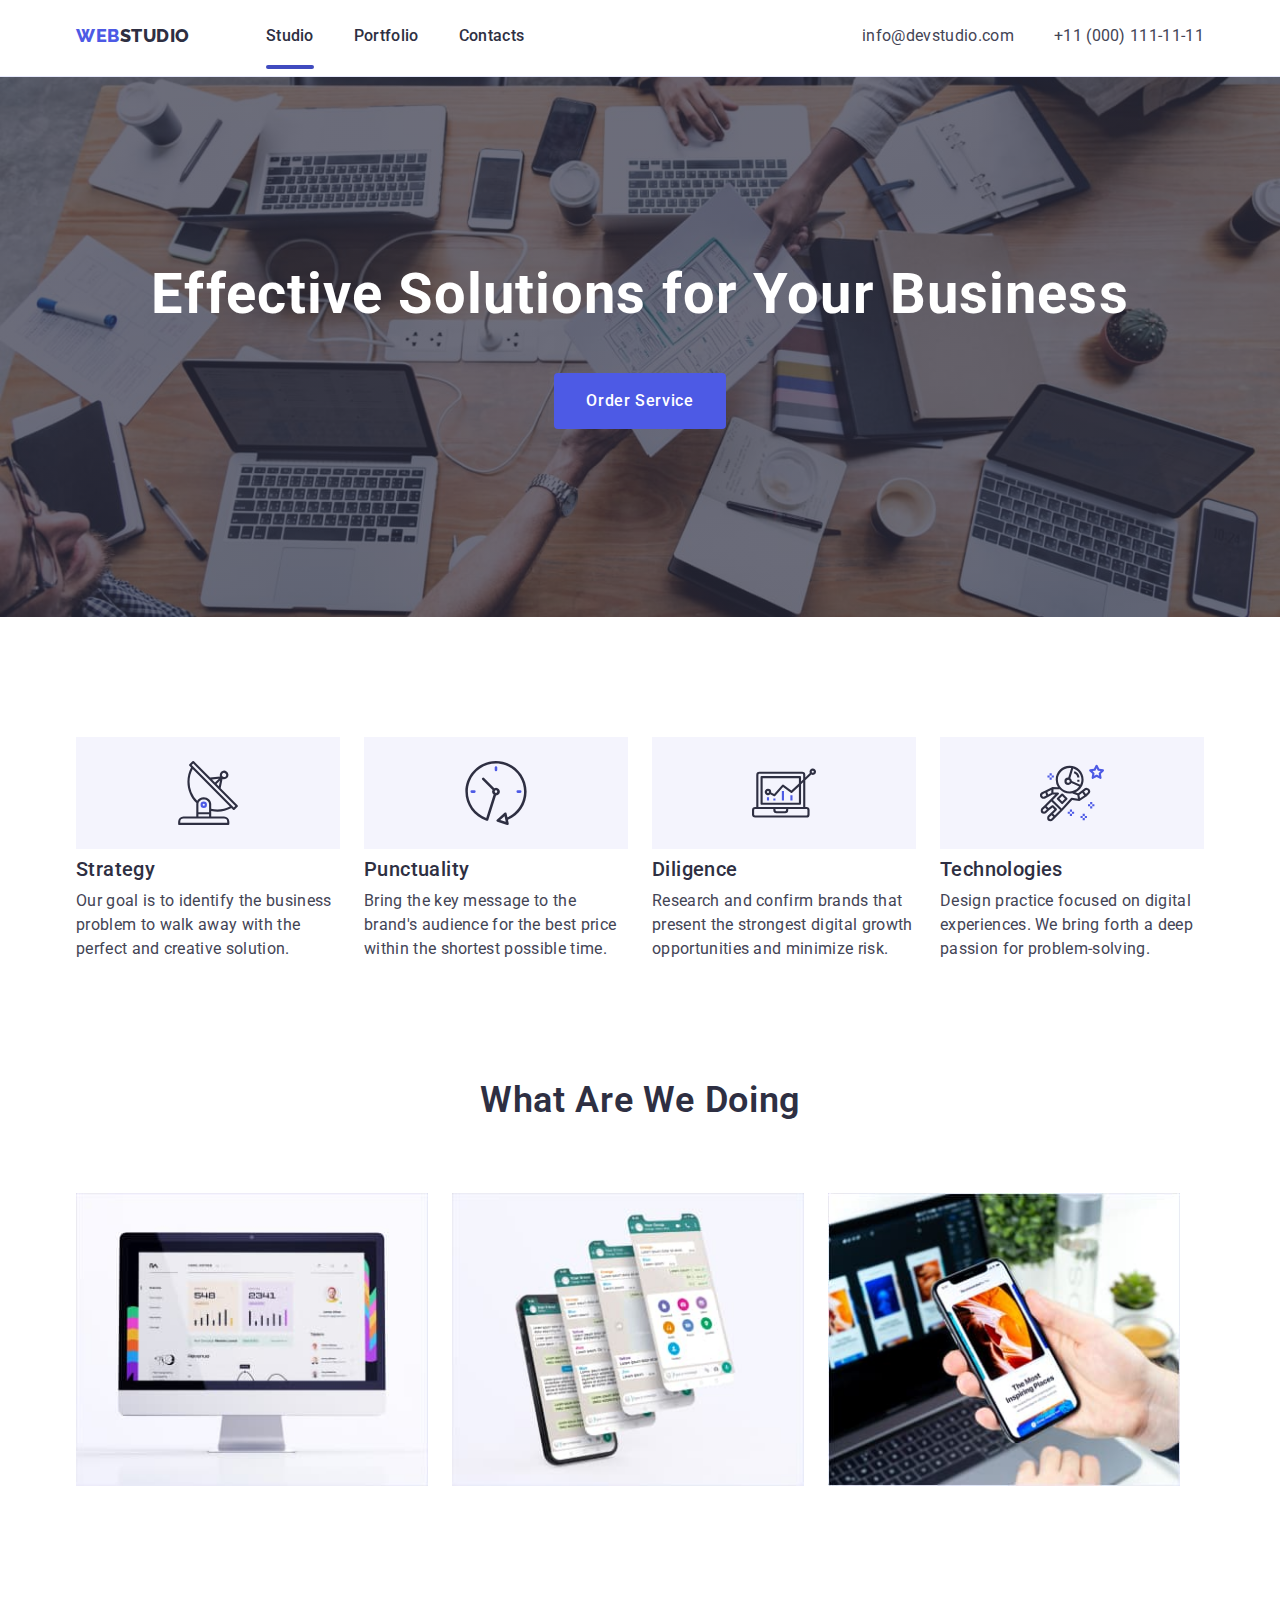
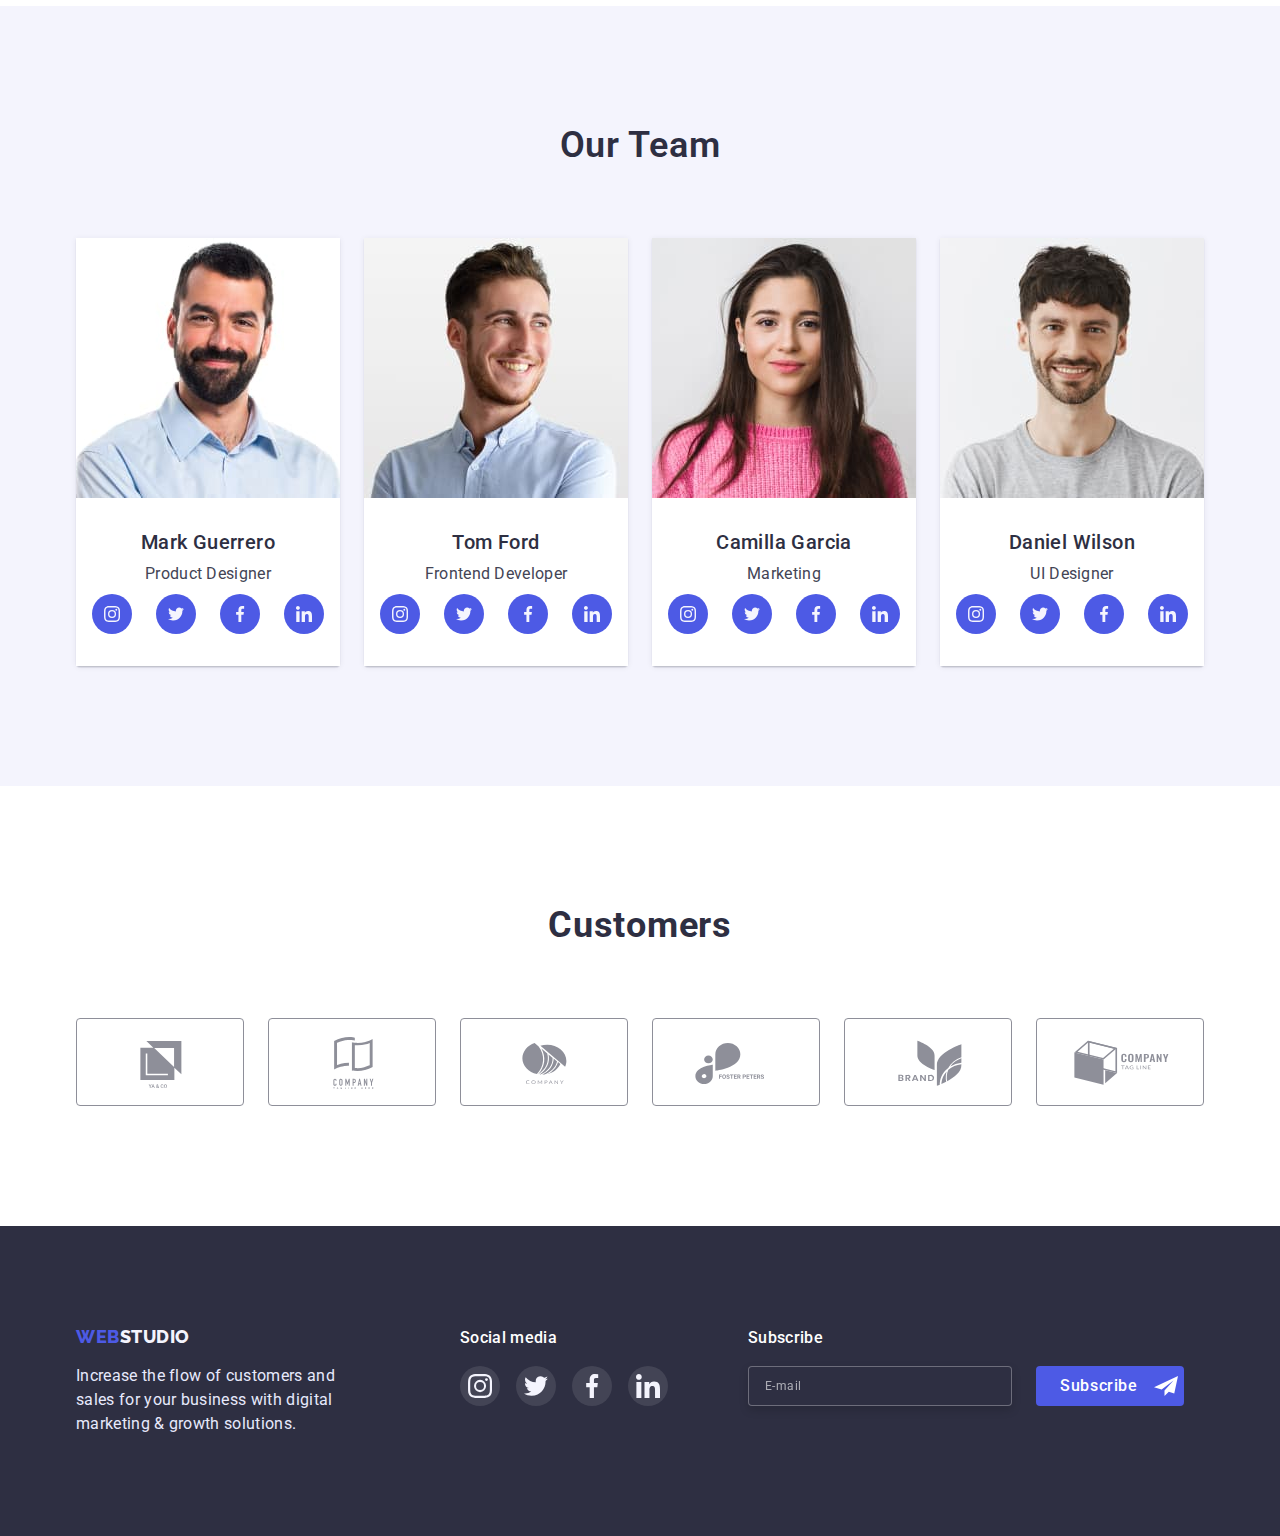
==== index.html @ 21c9d1fa "continuation hw-07" ====
<!DOCTYPE html>
<html lang="en">
  <head>
    <meta charset="UTF-8" />
    <meta http-equiv="X-UA-Compatible" content="IE=edge" />
    <meta name="viewport" content="width=device-width, initial-scale=1.0" />
    <title>Document</title>
    <link rel="preconnect" href="https://fonts.googleapis.com" />
    <link rel="preconnect" href="https://fonts.gstatic.com" crossorigin />
    <link
      href="https://fonts.googleapis.com/css2?family=Raleway:wght@800&family=Roboto:wght@400;500;700;900&display=swap"
      rel="stylesheet"
    />
    <link
      rel="stylesheet"
      href="https://cdn.jsdelivr.net/npm/modern-normalize@1.1.0/modern-normalize.min.css"
    />
    <link rel="stylesheet" href="./css/styles.css" />
    <link rel="stylesheet" href="./css/mobile.css" />
    <link rel="stylesheet" href="./css/tablet.css" />
    <link rel="stylesheet" href="./css/desktop.css" />
  </head>

  <body>
    <header class="header">
      <div class="container header-container">
        <nav class="header-navigation">
          <a href="./index.html" class="header-logo link"
            ><span class="header-logo-color">Web</span>Studio</a
          >
          <ul class="header-list">
            <li class="header-item list">
              <a href="./index.html" class="header-link link current">Studio</a>
            </li>
            <li class="header-item list">
              <a href="./portfolio.html" class="header-link link">Portfolio</a>
            </li>
            <li class="header-item list"><a href="#" class="header-link link">Contacts</a></li>
          </ul>
        </nav>
        <button class="mobile-menu-open data-menu-open" type="button">
          <svg class="mobile-menu-open-icon" width="32" height="22">
            <use href="./images/icons.svg#icon-humburger"></use>
          </svg>
        </button>

        <address class="address">
          <ul class="address-list">
            <li class="address-item list">
              <a href="mailto:info@devstudio.com" class="address-mail link">info@devstudio.com</a>
            </li>
            <li class="address-item list">
              <a href="tel:+110001111111" class="address-tel link">+11 (000) 111-11-11</a>
            </li>
          </ul>
        </address>
      </div>
      <div class="mobile-menu data-menu">
        <div class="container mobile-menu-container">
          <button class="mobile-menu-close-btn data-menu-close" type="button">
            <svg class="mobile-menu-icon" width="24" height="24">
              <use href="./images/icons.svg#icon-close-black"></use>
            </svg>
          </button>
          <ul class="mobile-menu-list list">
            <li class="mobile-menu-item">
              <a href="./index.html" class="mobile-menu-item-link link">Studio</a>
            </li>
            <li class="mobile-menu-item">
              <a href="./portfolio.html" class="mobile-menu-item-link link">Portfolio</a>
            </li>
            <li class="mobile-menu-item">
              <a href="#" class="mobile-menu-item-link link">Contacts</a>
            </li>
          </ul>
          <ul class="mobile-menu-address-list list">
            <li class="mobile-menu-phone">
              <a href="tel:+110001111111" class="mobile-menu-phone link">+11 (000) 111-11-11</a>
            </li>
            <li class="mobile-menu-mail">
              <a href="mailto:info@devstudio.com" class="mobile-menu-mail link"
                >info@devstudio.com</a
              >
            </li>
          </ul>
          <ul class="mobile-menu-social-list list">
            <li class="mobile-menu-social-item">
              <a href="" class="mobile-menu-social-link link"
                ><svg class="mobile-menu-social-icon" width="24" height="24">
                  <use href="./images/icons.svg#icon-instagram-1"></use></svg
              ></a>
            </li>
            <li class="mobile-menu-social-item">
              <a href="" class="mobile-menu-social-link link"
                ><svg class="mobile-menu-social-icon" width="24" height="24">
                  <use href="./images/icons.svg#icon-twitter-1"></use></svg
              ></a>
            </li>
            <li class="mobile-menu-social-item">
              <a href="" class="mobile-menu-social-link link"
                ><svg class="mobile-menu-social-icon" width="24" height="24">
                  <use href="./images/icons.svg#icon-facebook-1"></use></svg
              ></a>
            </li>
            <li class="mobile-menu-social-item">
              <a href="" class="mobile-menu-social-link link"
                ><svg class="mobile-menu-social-icon" width="24" height="24">
                  <use href="./images/icons.svg#icon-linkedin-1"></use></svg
              ></a>
            </li>
          </ul>
        </div>
      </div>
    </header>
    <main>
      <section class="hero">
        <div class="container">
          <h1 class="hero-title">Effective Solutions for Your Business</h1>
          <button class="hero-btn" data-modal-open type="button">Order Service</button>
        </div>
      </section>

      <section class="features">
        <div class="container">
          <h2 class="visually-hidden">Our Features</h2>

          <ul class="features-list list">
            <li class="features-item">
              <div class="features-icons">
                <svg class="features-icons-icon" width="64" height="64">
                  <use href="./images/icons.svg#icon-antenna-1"></use>
                </svg>
              </div>
              <h3 class="features-title">Strategy</h3>
              <p class="features-text">
                Our goal is to identify the business problem to walk away with the perfect and
                creative solution.
              </p>
            </li>
            <li class="features-item">
              <div class="features-icons">
                <svg class="features-icons-icon" width="64" height="64">
                  <use href="./images/icons.svg#icon-clock-1"></use>
                </svg>
              </div>
              <h3 class="features-title">Punctuality</h3>
              <p class="features-text">
                Bring the key message to the brand's audience for the best price within the shortest
                possible time.
              </p>
            </li>
            <li class="features-item">
              <div class="features-icons">
                <svg class="features-icons-icon" width="64" height="64">
                  <use href="./images/icons.svg#icon-diagram-1"></use>
                </svg>
              </div>
              <h3 class="features-title">Diligence</h3>
              <p class="features-text">
                Research and confirm brands that present the strongest digital growth opportunities
                and minimize risk.
              </p>
            </li>
            <li class="features-item">
              <div class="features-icons">
                <svg class="features-icons-icon" width="64" height="64">
                  <use href="./images/icons.svg#icon-astronaut-1"></use>
                </svg>
              </div>
              <h3 class="features-title">Technologies</h3>
              <p class="features-text">
                Design practice focused on digital experiences. We bring forth a deep passion for
                problem-solving.
              </p>
            </li>
          </ul>
        </div>
      </section>
      <section class="about">
        <div class="container">
          <h2 class="about-title">What are we doing</h2>
          <ul class="about-list">
            <li class="about-item list">
              <img src="./images/computer.jpg" width="360" height="300" alt="computer" />
            </li>
            <li class="about-item list">
              <img src="./images/phone.jpg" width="360" height="300" alt="phone" />
            </li>
            <li class="about-item list">
              <img src="./images/laptop.jpg" width="360" height="300" alt="laptop" />
            </li>
          </ul>
        </div>
      </section>
      <section class="team">
        <div class="container container-mini">
          <h2 class="team-title">Our Team</h2>
          <ul class="team-list">
            <li class="team-item list">
              <img src="./images/img.jpg" width="264" height="260" alt="photo man" />
              <div class="team-content">
                <h3 class="team-surname">Mark Guerrero</h3>
                <p class="team-text">Product Designer</p>
                <ul class="social-list list">
                  <li class="social-list-item">
                    <a href="" class="social-list-link"
                      ><svg class="social-list-icon" width="16" height="16">
                        <use href="./images/icons.svg#icon-instagram-1"></use>
                      </svg>
                    </a>
                  </li>
                  <li class="social-list-item">
                    <a href="" class="social-list-link"
                      ><svg class="social-list-icon" width="16" height="16">
                        <use href="./images/icons.svg#icon-twitter-1"></use>
                      </svg>
                    </a>
                  </li>
                  <li class="social-list-item">
                    <a href="" class="social-list-link"
                      ><svg class="social-list-icon" width="16" height="16">
                        <use href="./images/icons.svg#icon-facebook-1"></use>
                      </svg>
                    </a>
                  </li>
                  <li class="social-list-item">
                    <a href="" class="social-list-link"
                      ><svg class="social-list-icon" width="16" height="16">
                        <use href="./images/icons.svg#icon-linkedin-1"></use>
                      </svg>
                    </a>
                  </li>
                </ul>
              </div>
            </li>
            <li class="team-item list">
              <img class="" src="./images/img-1.jpg" width="264" height="260" alt="photo man" />
              <div class="team-content">
                <h3 class="team-surname">Tom Ford</h3>
                <p class="team-text">Frontend Developer</p>
                <ul class="social-list list">
                  <li class="social-list-item">
                    <a href="" class="social-list-link">
                      <svg class="social-list-icon" width="16" height="16">
                        <use href="./images/icons.svg#icon-instagram-1"></use>
                      </svg>
                    </a>
                  </li>
                  <li class="social-list-item">
                    <a href="" class="social-list-link">
                      <svg class="social-list-icon" width="16" height="16">
                        <use href="./images/icons.svg#icon-twitter-1"></use>
                      </svg>
                    </a>
                  </li>
                  <li class="social-list-item">
                    <a href="" class="social-list-link">
                      <svg class="social-list-icon" width="16" height="16">
                        <use href="./images/icons.svg#icon-facebook-1"></use>
                      </svg>
                    </a>
                  </li>
                  <li class="social-list-item">
                    <a href="" class="social-list-link">
                      <svg class="social-list-icon" width="16" height="16">
                        <use href="./images/icons.svg#icon-linkedin-1"></use>
                      </svg>
                    </a>
                  </li>
                </ul>
              </div>
            </li>

            <li class="team-item list">
              <img class="" src="./images/img-2.jpg" width="264" height="260" alt="photo woman" />
              <div class="team-content">
                <h3 class="team-surname">Camilla Garcia</h3>
                <p class="team-text">Marketing</p>
                <ul class="social-list list">
                  <li class="social-list-item">
                    <a href="" class="social-list-link">
                      <svg class="social-list-icon" width="16" height="16">
                        <use href="./images/icons.svg#icon-instagram-1"></use>
                      </svg>
                    </a>
                  </li>
                  <li class="social-list-item">
                    <a href="" class="social-list-link">
                      <svg class="social-list-icon" width="16" height="16">
                        <use href="./images/icons.svg#icon-twitter-1"></use>
                      </svg>
                    </a>
                  </li>
                  <li class="social-list-item">
                    <a href="" class="social-list-link">
                      <svg class="social-list-icon" width="16" height="16">
                        <use href="./images/icons.svg#icon-facebook-1"></use>
                      </svg>
                    </a>
                  </li>
                  <li class="social-list-item">
                    <a href="" class="social-list-link">
                      <svg class="social-list-icon" width="16" height="16">
                        <use href="./images/icons.svg#icon-linkedin-1"></use>
                      </svg>
                    </a>
                  </li>
                </ul>
              </div>
            </li>

            <li class="team-item list">
              <img src="./images/img-3.jpg" width="264" height="260" alt="photo man" />

              <div class="team-content">
                <h3 class="team-surname">Daniel Wilson</h3>
                <p class="team-text">UI Designer</p>
                <ul class="social-list list">
                  <li class="social-list-item">
                    <a href="" class="social-list-link">
                      <svg class="social-list-icon" width="16" height="16">
                        <use href="./images/icons.svg#icon-instagram-1"></use>
                      </svg>
                    </a>
                  </li>
                  <li class="social-list-item">
                    <a href="" class="social-list-link">
                      <svg class="social-list-icon" width="16" height="16">
                        <use href="./images/icons.svg#icon-twitter-1"></use>
                      </svg>
                    </a>
                  </li>
                  <li class="social-list-item">
                    <a href="" class="social-list-link">
                      <svg class="social-list-icon" width="16" height="16">
                        <use href="./images/icons.svg#icon-facebook-1"></use></svg
                    ></a>
                  </li>
                  <li class="social-list-item">
                    <a href="" class="social-list-link">
                      <svg class="social-list-icon" width="16" height="16">
                        <use href="./images/icons.svg#icon-linkedin-1"></use>
                      </svg>
                    </a>
                  </li>
                </ul>
              </div>
            </li>
          </ul>
        </div>
      </section>
      <section class="customers">
        <div class="container customers-container container-mini">
          <h2 class="customers-title">Customers</h2>
          <ul class="customers-list list">
            <li class="customers-item">
              <a href="" class="customers-link">
                <svg class="customers-icon" width="104" height="56">
                  <use href="./images/icons.svg#icon-Logo-6"></use>
                </svg>
              </a>
            </li>
            <li class="customers-item">
              <a href="" class="customers-link">
                <svg class="customers-icon" width="104" height="56">
                  <use href="./images/icons.svg#icon-Logo-1-1"></use>
                </svg>
              </a>
            </li>
            <li class="customers-item">
              <a href="" class="customers-link">
                <svg class="customers-icon" width="104" height="56">
                  <use href="./images/icons.svg#icon-Logo-2-1"></use>
                </svg>
              </a>
            </li>
            <li class="customers-item">
              <a href="" class="customers-link">
                <svg class="customers-icon" width="104" height="56">
                  <use href="./images/icons.svg#icon-Logo-3-1"></use>
                </svg>
              </a>
            </li>
            <li class="customers-item">
              <a href="" class="customers-link">
                <svg class="customers-icon" width="104" height="56">
                  <use href="./images/icons.svg#icon-Logo-4-1"></use>
                </svg>
              </a>
            </li>
            <li class="customers-item">
              <a href="" class="customers-link">
                <svg class="customers-icon" width="104" height="56">
                  <use href="./images/icons.svg#icon-Logo-5-1"></use>
                </svg>
              </a>
            </li>
          </ul>
        </div>
      </section>
    </main>
    <footer class="footer">
      <div class="container footer-container container-mini">
        <div class="footer-info">
          <a href="./index.html" class="footer-logo link"
            ><span class="footer-logo-color">Web</span>Studio</a
          >
          <p class="footer-text">
            Increase the flow of customers and sales for your business with digital marketing &
            growth solutions.
          </p>
        </div>
        <div class="footer-social">
          <h3 class="footer-social-title">Social media</h3>
          <ul class="footer-social-list list">
            <li class="footer-social-item">
              <a href="" class="footer-social-link">
                <svg class="footer-social-icon" width="24" height="24">
                  <use href="./images/icons.svg#icon-instagram-1"></use>
                </svg>
              </a>
            </li>
            <li class="footer-social-item">
              <a href="" class="footer-social-link">
                <svg class="footer-social-icon" width="24" height="24">
                  <use href="./images/icons.svg#icon-twitter-1"></use>
                </svg>
              </a>
            </li>
            <li class="footer-social-item">
              <a href="" class="footer-social-link">
                <svg class="footer-social-icon" width="24" height="24">
                  <use href="./images/icons.svg#icon-facebook-1"></use>
                </svg>
              </a>
            </li>
            <li class="footer-social-item">
              <a href="" class="footer-social-link">
                <svg class="footer-social-icon" width="24" height="24">
                  <use href="./images/icons.svg#icon-linkedin-1"></use>
                </svg>
              </a>
            </li>
          </ul>
        </div>
        <div class="footer-subscription">
          <p class="footer-subscription-text">Subscribe</p>
          <form class="footer-form-subscription">
            <input
              type="email"
              class="footer-input-subscription"
              name="e-mail"
              id="e-mail"
              placeholder="E-mail"
            />

            <button type="submit" class="footer-btn-subscription">
              Subscribe
              <svg class="footer-subscription-icon" width="24" height="24">
                <use href="./images/icons.svg#icon-arrow "></use>
              </svg>
            </button>
          </form>
        </div>
      </div>
    </footer>
    <!-- Modal Window -->
    <!-- <div class="backdrop is-hidden" data-modal>
      <div class="modal">
        <button class="modal-close" data-modal-close type="button">
          <svg class="modal-icon" width="8" height="8">
            <use href="./images/icons.svg#icon-close-black"></use>
          </svg>
        </button>
        <p class="modal-text">Leave your contacts and we will call you back</p>
        Modal Form  -->
    <!-- <form class="modal-form">
          <label class="modal-form-field"
            ><span class="modal-form-input-description">Name</span>
            <span class="modal-form-input-wrapper">
              <input type="text" class="modal-form-input" name="user-name" />
              <svg class="modal-form-input-icon" width="18" height="18">
                <use href="./images/icons.svg#icon-person-black "></use>
              </svg>
            </span>
          </label>
          <label class="modal-form-field"
            ><span class="modal-form-input-description">Phone</span>
            <span class="modal-form-input-wrapper">
              <input type="tel" class="modal-form-input" name="user-phone" />
              <svg class="modal-form-input-icon" width="18" height="18">
                <use href="./images/icons.svg#icon-phone-black"></use>
              </svg>
            </span>
          </label>
          <label class="modal-form-field"
            ><span class="modal-form-input-description">Email</span>
            <span class="modal-form-input-wrapper">
              <input type="email" class="modal-form-input" name="user-email" />
              <svg class="modal-form-input-icon" width="18" height="18">
                <use href="./images/icons.svg#icon-email"></use>
              </svg>
            </span>
          </label>
          <label class="modal-form-field"
            ><span class="modal-form-input-description">Comment</span
            ><textarea
              name="user-answer"
              class="modal-form-massage"
              placeholder="Text input"
            ></textarea>
          </label>
          <input
            type="checkbox"
            class="modal-form-check visually-hidden"
            name="user-accept"
            id="user-accept"
            value="#"
          />
          <label class="modal-form-check-description" for="user-accept"
            >I accept the terms and conditions of the &nbsp;
            <a href="" class="modal-form-link">Privacy Policy</a>
          </label>
          <button class="btn-modal-submit" type="submit">Send</button>
        </form>
      </div>
    </div> -->

    <script src="./js/modal.js"></script>
    <script src="./js/mobile-menu.js"></script>
  </body>
</html>
---- css/styles.css ----
:root {
  --main-color: #2e2f42;
  --second-color: #434455;
  --primary-brand-color: #4d5ae5;
  --pressed-state-color: #404bbf;
  --light-first-color: #ffffff;
  --light-second-color: #f4f4fd;
  --light-third-color: #e7e9fc;
  --typical-lh: 1.5;
  --main-transition: 250ms cubic-bezier(0.4, 0, 0.2, 1);
  --typical-ls: 0.02em;
}
body {
  font-family: 'Roboto', sans-serif;
}

.list {
  list-style: none;
}
.link {
  text-decoration: none;
}
h1,
h2,
h3,
h4,
h5,
h6,
p {
  margin-top: 0;
  margin-bottom: 0;
}
ul {
  margin-top: 0;
  margin-bottom: 0;
  padding-left: 0;
}
img {
  display: block;
  height: auto;
  width: 100%;
}
address {
  font-style: normal;
}
button {
  cursor: pointer;
}

.visually-hidden {
  position: absolute;
  white-space: nowrap;
  width: 1px;
  height: 1px;
  overflow: hidden;
  border: 0;
  padding: 0;
  clip: rect(0 0 0 0);
  clip-path: inset(50%);
  margin: -1px;
}

/* =====================Header====================== */
.header {
  padding-top: 24px;
  padding-bottom: 24px;
  border-bottom: 1px solid var(--light-third-color);
}
.container {
  width: 100%;
  padding-left: 15px;
  padding-right: 15px;
}

.header-container {
  display: flex;
  align-items: center;
  margin-left: auto;
  margin-right: auto;
  justify-content: space-between;
}
.header-navigation {
  display: flex;
  align-items: center;
}
.header-logo {
  font-family: 'Raleway', sans-serif;
  font-weight: 800;
  font-size: 18px;
  line-height: 1.33;
  color: var(--main-color);
  letter-spacing: 0.03em;
  text-transform: uppercase;
}
.header-logo-color {
  color: var(--primary-brand-color);
}

.current {
  position: relative;
}
.current::after {
  content: '';
  position: absolute;
  left: 0;
  bottom: -24px;
  width: 100%;
  height: 4px;
  border-radius: 2px;
  background-color: var(--pressed-state-color);
}

.header-list {
  display: flex;
  align-items: center;
  gap: 40px;
}
.header-item {
}

.header-link {
  font-weight: 500;
  font-size: 16px;
  line-height: var(--typical-lh);
  letter-spacing: var(--typical-ls);
  color: var(--main-color);
  transition: color var(--main-transition);
}
.header-link:hover,
.header-link:focus {
  color: var(--pressed-state-color);
}

.address {
  margin-left: auto;
}
.address-list {
  display: flex;
  align-items: center;
  gap: 40px;
}
.address-item {
}
.address-mail {
  font-style: normal;
  font-size: 16px;
  line-height: var(--typical-lh);
  letter-spacing: var(--typical-ls);
  color: var(--second-color);
  transition: color var(--main-transition);
}
.address-mail:hover,
.address-mail:focus {
  color: var(--pressed-state-color);
}
.address-tel {
  font-style: normal;
  font-size: 16px;
  line-height: var(--typical-lh);
  letter-spacing: var(--typical-ls);
  color: var(--second-color);
  transition: color var(--main-transition);
}
.address-tel:hover,
.address-tel:focus {
  color: var(--pressed-state-color);
}
.mobile-menu-list {
  display: flex;
  flex-direction: column;
  gap: 40px;
  margin-bottom: 284px;
}
.mobile-menu-item {
  font-weight: 700;
  font-size: 36px;
  line-height: 1.11;
  letter-spacing: 0.02em;
  text-transform: capitalize;
  color: #2e2f42;
}
.mobile-menu-address-list {
  margin-bottom: 48px;
  column-gap: 40px;
}
.mobile-menu-phone {
  font-weight: 600;
  font-size: 36px;
  line-height: 1.11;
  text-transform: capitalize;
  color: #4d5ae5;
  margin-bottom: 40px;
}
.mobile-menu-mail {
  font-weight: 500;
  font-size: 20px;
  line-height: 24px;
  letter-spacing: 0.02em;
  color: #434455;
}
.mobile-menu-social-list {
  display: flex;
  align-items: center;

  gap: 56px;
}
.mobile-menu-social-link {
  display: flex;
  justify-content: center;
  align-items: center;

  width: 40px;
  height: 40px;
  background-color: #4d5ae5;
  border-radius: 50%;
}
.mobile-menu-social-icon {
  fill: #f4f4fd;
}
/* ============= header end============= */
/* =============  Hero================== */
.hero {
  display: flex;
  background-color: var(--main-color);
  text-align: center;
  justify-content: center;
  margin: 0 auto;
  padding-top: 188px;
  padding-bottom: 188px;
  background-image: linear-gradient(rgba(46, 47, 66, 0.7), rgba(46, 47, 66, 0.7)),
    url(../images/background-hero.jpg);
  max-width: 1440px;
  background-size: cover;
}
.hero-title {
  min-width: 500px;
  font-size: 56px;
  line-height: 1.07;
  letter-spacing: var(--typical-ls);
  color: var(--light-first-color);
  margin-right: auto;
  margin-bottom: 48px;
  margin-left: auto;
}

.hero-btn {
  display: inline-block;
  font-family: inherit;
  font-weight: 500;
  font-size: 16px;
  line-height: var(--typical-lh);
  background-color: var(--primary-brand-color);
  color: var(--light-first-color);
  letter-spacing: 0.04em;
  border-radius: 4px;
  padding: 16px 32px;
  min-width: 169px;
  height: 56px;
  border: none;
  transition: background-color var(--main-transition);
}
.hero-btn:hover,
.hero-btn:focus {
  background-color: var(--pressed-state-color);
}
/* ============= Hero end================= */
/* /* ============= Features================= */

.features-icons {
  background-color: var(--light-second-color);
  align-items: center;
  justify-content: center;
  height: 112px;
  display: flex;
  margin-bottom: 8px;
}

.features {
  padding-top: 96px;
  padding-bottom: 96px;
}

.features-list {
  display: flex;
  align-items: center;
  justify-content: center;
  gap: 72px;
}

.features-item {
}

.features-title {
  font-weight: 700;
  font-size: 36px;
  line-height: 1.1;
  letter-spacing: var(--typical-ls);
  color: var(--main-color);
  margin-bottom: 8px;
  text-align: center;
}
.features-text {
  font-size: 16px;
  line-height: var(--typical-lh);
  letter-spacing: var(--typical-ls);
  color: var(--second-color);
  max-width: 396px;
}

/* ===============Features end============== */
/* ===============About===================== */
.about {
  text-align: center;
  padding-bottom: 120px;
  display: none;
}

.about-title {
  font-weight: 600;
  font-size: 36px;
  line-height: 1.11;
  letter-spacing: var(--typical-ls);
  text-transform: capitalize;
  color: var(--main-color);
  margin-bottom: 72px;
}
.about-list {
  display: flex;
  align-items: center;
  margin-right: 24px;
}

.about-item:not(:last-child) {
  margin-right: 24px;
}
.about-item {
  flex-basis: calc((100%-48px) / 3);
}
/* ================About end================ */
/* ================Team===================== */
.team {
  padding-top: 96px;
  padding-bottom: 128px;
  background-color: var(--light-second-color);
  text-align: center;
}

.team-title {
  font-weight: 600;
  font-size: 36px;
  line-height: 1.11;
  letter-spacing: var(--typical-ls);
  text-transform: capitalize;
  color: var(--main-color);
  margin-bottom: 72px;
}

.team-list {
  display: flex;
  flex-wrap: wrap;
  align-items: center;
  gap: 72px;
}

.team-item {
  width: 100%;
  box-shadow: 0px 1px 6px rgba(46, 47, 66, 0.08), 0px 1px 1px rgba(46, 47, 66, 0.16),
    0px 2px 1px rgba(46, 47, 66, 0.08);
  border-radius: 0px 0px 4px 4px;
}

.team-surname {
  font-weight: 500;
  font-size: 20px;
  line-height: 1.2;
  letter-spacing: var(--typical-ls);
  color: var(--main-color);
  background-color: var(--light-text-color);
  margin-bottom: 8px;
}

.team-text {
  font-size: 16px;
  line-height: var(--typical-lh);
  letter-spacing: var(--typical-ls);
  color: var(--second-color);
  margin-bottom: 8px;
}
.team-content {
  padding: 32px 16px;
  background-color: var(--light-first-color);
}
.social-list {
  display: flex;
  align-items: center;
  justify-content: center;
  gap: 24px;
}

.social-list-item {
  width: 40px;
  height: 40px;
}
.social-list-link {
  display: flex;
  justify-content: center;
  align-items: center;
  width: 100%;
  height: 100%;
  border-radius: 50%;
  background-color: var(--primary-brand-color);
  transition: background-color var(--main-transition);
}
.social-list-link:hover,
.social-list-link:focus {
  background-color: var(--pressed-state-color);
}
.social-list-link:hover .social-list-icon,
.social-list-link:focus .social-list-icon {
  fill: var(--light-second-color);
}

.social-list-icon {
  fill: var(--light-second-color);
}

/* ===============Team end=================== */
/* ===============Customers================== */
.customers {
  padding-top: 96px;
  padding-bottom: 96px;
}

.customers-title {
  font-weight: 700;
  font-size: 36px;
  text-align: center;
  line-height: 1.11;
  letter-spacing: var(--typical-ls);
  text-transform: capitalize;
  color: var(--main-color);
  margin-left: auto;
  margin-right: auto;
  margin-bottom: 72px;
}
.customers-list {
  display: flex;
  flex-wrap: wrap;
  column-gap: 16px;
  row-gap: 72px;
}
.customers-item {
  width: 190px;
  height: 88px;
}
.customers-link {
  width: 100%;
  height: 100%;
  border: 1px solid #8e8f99;
  border-radius: 4px;
  display: flex;
  align-items: center;
  justify-content: center;
  transition: border-color 250ms var(--main-transition);
}
.customers-link:hover,
.customers-link:focus {
  border-color: var(--pressed-state-color);
}
.customers-link:hover > .customers-icon,
.customers-link:focus > .customers-icon {
  transition: fill 250ms var(--main-transition);
}
.customers-link:hover > .customers-icon,
.customers-link:focus > .customers-icon {
  fill: var(--pressed-state-color);
}
.customers-icon {
  transition: fill 250 var(--main-transition);
  fill: #8e8f99;
}
/* ==============Customers end================================ */
/* ==============Footer======================================= */
.footer {
  background-color: var(--main-color);
  padding-top: 96px;
  padding-bottom: 96px;
}
.footer-info {
  align-items: center;
}
.footer-container {
  display: flex;
  flex-wrap: wrap;
  flex-direction: column;
  align-items: center;
  text-align: center;
  margin-left: auto;
  margin-right: auto;
  row-gap: 72px;
}

.footer-logo {
  display: inline-block;
  font-family: 'Raleway', sans-serif;
  font-weight: 800;
  font-size: 18px;
  line-height: 1.16;
  color: var(--light-second-color);
  text-transform: uppercase;
  margin-bottom: 16px;
  letter-spacing: 0.03em;
}
.footer-logo-color {
  color: var(--primary-brand-color);
}
.footer-text {
  width: 264px;
  font-size: 16px;
  line-height: var(--typical-lh);
  letter-spacing: var(--typical-ls);
  color: var(--light-third-color);
}
/* ========================== Footer Social========================== */

.footer-social-title {
  font-weight: 500;
  font-size: 16px;
  line-height: var(--typical-lh);
  letter-spacing: var(--typical-ls);
  color: var(--light-first-color);
  margin-bottom: 16px;
}
.footer-social-list {
  display: flex;
  align-items: center;
  gap: 16px;
}
.footer-social-item {
}

.footer-social-link {
  display: flex;
  justify-content: center;
  align-items: center;
  width: 40px;
  height: 40px;
  border-radius: 50%;
  background-color: rgba(255, 255, 255, 0.1);
  transition: background-color var(--main-transition);
}

.footer-social-link:hover,
.footer-social-link:focus {
  background-color: #31d0aa;
}
.footer-social-icon {
  fill: var(--light-second-color);
}
/*=============Footer subscription start ================ */

.footer-subscription-text {
  font-weight: 500;
  font-size: 16px;
  line-height: 1.5;
  letter-spacing: var(--typical-ls);
  color: #ffffff;
  margin-bottom: 16px;
}

.footer-input-subscription {
  width: 264px;
  height: 40px;
  font-weight: 400;
  font-size: 12px;
  line-height: 2;
  border: 1px solid rgba(255, 255, 255, 0.3);
  filter: drop-shadow(0px 4px 4px rgba(0, 0, 0, 0.15));
  border-radius: 4px;
  padding: 8px 16px;
  outline: none;
  display: flex;
  align-items: center;
  letter-spacing: 0.04em;
  color: var(--light-first-color);
  background-color: var(--main-color);
  margin-bottom: 16px;
}
.footer-input-subscription::placeholder {
  color: rgba(255, 255, 255, 0.6);
  font-weight: 400;
  font-size: 12px;
  line-height: 2;
  letter-spacing: 0.04em;
}
.footer-btn-subscription {
  display: flex;
  max-width: 165px;
  height: 40px;
  background: var(--primary-brand-color);
  border-radius: 4px;
  font-weight: 500;
  font-size: 16px;
  line-height: 1.5;
  padding-top: 8px;
  padding-bottom: 8px;
  padding-left: 24px;
  align-items: center;
  text-align: center;
  letter-spacing: 0.04em;
  color: #ffffff;
  border: none;
  gap: 16px;
  margin: 0 auto;
  transition: background-color 250ms var(--main-transition);
}
.footer-btn-subscription:hover,
.footer-btn-subscription:focus {
  background-color: var(--pressed-state-color);
}
.footer-subscription-icon {
  fill: var(--light-first-color);
}
/* ===============Footer subscription end================ */
/* ===============Footer end============================= */
/* =============== Modal Window start =================== */

/* .backdrop {
  position: fixed;
  width: 100%;
  height: 100%;
  top: 0;
  background-color: rgba(46, 47, 66, 0.4);
  transition: opacity var(--main-transition), visibility var(--main-transition),
    transform var(--main-transition);
}
.is-hidden {
  opacity: 0;
  visibility: hidden;
  pointer-events: none;
  transform: rotateY(100deg);
}
.modal {
  position: absolute;
  left: 50%;
  top: 50%;
  transform: translate(-50%, -50%);
  padding: 24px;
  width: 408px;
  min-height: 576px;
  background-color: var(--light-first-color);
  border-radius: 4px;
  padding-top: 72px;
}
.modal-close {
  position: absolute;
  top: 24px;
  right: 24px;
  width: 24px;
  height: 24px;
  border-radius: 50%;
  border: none;
  background-color: var(--light-third-color);
  transition: background-color 250ms var(--main-transition), fill 250ms var(--main-transition);
}
.modal-close:hover,
.modal-close:focus {
  background-color: var(--pressed-state-color);

  fill: var(--light-first-color);
}
.modal-text {
  font-weight: 500;
  font-size: 16px;
  line-height: 1.5;
  text-align: center;
  letter-spacing: var(--typical-ls);
  color: var(--main-color);
  margin-bottom: 16px;
} */
/* ==================== Modal window end    ===============================*/
/* ==================== Modal Form start    =============================== */
/* .modal-form {
  display: flex;
  flex-direction: column;
}
.modal-form-field {
  margin-bottom: 8px;
}
.modal-form-input-description {
  display: block;
  font-weight: 400;
  font-size: 12px;
  line-height: 1.33;
  letter-spacing: 0.04em;
  color: #8e8f99;
  margin-bottom: 4px;
}
.modal-form-input {
  width: 100%;
  height: 40px;
  padding-left: 38px;
  font-weight: 400;
  font-size: 12px;
  line-height: 1.33;
  letter-spacing: 0.04em;
  color: #000000;
  border: 1px solid rgba(33, 33, 33, 0.2);
  border-radius: 4px;
  transition: border 250ms var(--main-transition);
}
.modal-form-input:focus {
  outline: none;
  border: 1px solid var(--primary-brand-color);
}
.modal-form-input-wrapper {
  position: relative;
  display: block;
}
.modal-form-input-icon {
  position: absolute;
  top: 50%;
  left: 16px;
  transform: translate(0, -50%);
  transition: fill 250ms var(--main-transition);
}
.modal-form-input:focus + .modal-form-input-icon {
  fill: var(--primary-brand-color);
}
.user-answer {
}

.modal-form-massage {
  width: 100%;
  height: 120px;
  border: 1px solid rgba(33, 33, 33, 0.2);
  border-radius: 4px;
  font-weight: 400;
  font-size: 12px;
  line-height: 1.16;
  letter-spacing: 0.01em;
  color: #000000;
  padding: 8px 16px;
  resize: none;
  transition: border-color 250ms var(--main-transition);
}
.modal-form-massage:focus {
  outline: none;
  border: 1px solid var(--primary-brand-color);
}
.modal-form-massage::placeholder {
  color: rgba(117, 117, 117, 0.5);
}

.modal-form-check:checked + .modal-form-check-description::before {
  background-image: url(../images/modal-click-1.svg);
  border: 1.25px solid #404bbf;
  border-radius: 2px;
}
.modal-form-check:focus + .modal-form-check-description::before {
  border: 1.25px solid #404bbf;
}
.modal-form-check-description {
  display: flex;
  align-items: center;
  font-weight: 400;
  font-size: 12px;
  line-height: 1.33;
  letter-spacing: 0.04em;
  color: #757575;
  margin-bottom: 24px;
}
.modal-form-check-description::before {
  display: block;
  content: '';
  width: 16px;
  height: 16px;
  border: 1.25px solid #2e2f42;
  border-radius: 2px;
  cursor: pointer;
  margin-right: 8px;
}
.modal-form-link {
  color: var(--primary-brand-color);
}
.btn-modal-submit {
  display: inline-block;
  font-family: inherit;
  width: 169px;
  height: 56px;
  align-self: center;
  font-weight: 500;
  font-size: 16px;
  line-height: 1.5;
  text-align: center;
  letter-spacing: 0.04em;
  padding: 16px 32px;
  color: var(--light-first-color);
  border: none;

  background-color: var(--primary-brand-color);
  box-shadow: 0px 4px 4px rgba(0, 0, 0, 0.15);
  border-radius: 4px;
  transition: background-color 250ms var(--main-transition);
}
.btn-modal-submit:hover,
.btn-modal-submit:focus {
  background-color: var(--pressed-state-color);
} */
/* ================== Modal Form end============================== */
/* @media screen and (min-width: 480px) {
  .container {
    max-width: 428px;
    padding-left: 16px;
    padding-right: 16px;
    margin-left: auto;
    margin-right: auto;
  }
  .team {
    padding-top: 96px;
    padding-bottom: 128px;
    text-align: center;
  }
  .team-list {
    row-gap: 72px;
  }
}

@media (max-width: 768px) {
  .container {
    max-width: 736px;
    margin-left: auto;
    margin-right: auto;
  }
  .team {
    padding-top: 96px;
    padding-bottom: 128px;
    text-align: center;
  }
  .team-list {
    display: flex;
    flex-wrap: wrap;
    column-gap: 24px;
    row-gap: 64px;
    justify-content: center;
  }
  .team-item {
    flex-basis: calc((100% - 24px) / 2);
  }
}

@media screen and (min-width: 1200px) {
  .container {
    max-width: 1158px;
    margin-left: auto;
    margin-right: auto;
    padding-left: 15px;
    padding-right: 15px;
  }
} */
---- css/mobile.css ----
@media (min-width: 480px) {
  .container {
    max-width: 428px;
    padding-left: 16px;
    padding-right: 16px;
    margin-left: auto;
    margin-right: auto;
  }
}
@media (max-width: 1199px) {
  .features-icons {
    display: none;
  }
  .features-list {
    flex-wrap: wrap;
  }
}
@media (max-width: 767px) {
  .current::after {
    display: none;
  }
  .header-list {
    display: none;
  }
  .address-list {
    display: none;
  }
  .mobile-menu {
    position: fixed;
    width: 100%;
    height: 100%;
    z-index: 500;
    top: 0px;
    left: 0px;
  }
  .mobile-menu-container {
    position: relative;
    padding-top: 80px;
    padding-bottom: 40px;
    padding-left: 24px;
  }
  .mobile-menu-open {
    background-color: transparent;
    border: none;
    padding: 0px;
    height: 22px;
  }
  .mobile-menu-open-icon {
    fill: #2e2f42;
  }
  .mobile-menu-close-btn {
    position: absolute;
    top: 24px;
    right: 24px;

    background-color: transparent;
    border: none;
    padding: 0px;
    height: 24px;
  }
}
---- css/tablet.css ----
/* @media (min-width: 768px) {
  .container {
     padding-left: 16px;
    padding-right: 16px;}} */

@media (min-width: 768px) {
  .container {
    max-width: 736px;
    margin-left: auto;
    margin-right: auto;
  }
}

@media screen and (min-width: 768px) {
  .container.container-mini {
    width: 582px;
    margin-left: auto;
    margin-right: auto;
    padding-left: 15px;
    padding-right: 15px;
  }
  .team {
    padding-top: 96px;
    padding-bottom: 104px;
  }
  .team-item {
    width: 264px;
    flex-basis: calc((100% - 24px) / 2);
  }
  .team-list {
    display: flex;
    align-items: center;
    flex-wrap: wrap;
    column-gap: 24px;
  }
  .customers-item {
    width: 168px;
  }
  .customers-list {
    column-gap: 24px;
  }
  .footer-container {
    column-gap: 24;
    flex-direction: row;
    align-items: baseline;
    text-align: start;
  }
  .footer-input-subscription {
    margin-bottom: 0px;
  }
  .footer-form-subscription {
    display: flex;
    gap: 24px;
  }
  .footer-subscription-text {
    text-align: start;
  }
  .footer-social-title {
    text-align: start;
  }
  .footer-info {
    display: flex;
    flex-direction: column;
    align-items: start;
  }
  .features-list {
    column-gap: 24px;
  }
  .features-item {
    flex-basis: calc((100% - 24px) / 2);
  }
  .features-title {
    text-align: start;
  }
  .header {
    padding-top: 24px;
    padding-bottom: 22px;
  }

  .address-list {
    display: flex;
    flex-wrap: wrap;
    align-items: center;
    gap: 4px;
  }
  .header-logo {
    margin-right: 120px;
  }
  .mobile-menu-open {
    display: none;
  }
  .mobile-menu {
    display: none;
  }
}
/* ====================@media (min-width: 768px) and (max-width: 1199px)===============*/
@media screen and (min-width: 768px) and (max-width: 1199px) {
  .footer-container {
    column-gap: 24px;
  }
  .header-list {
    margin-right: 118px;
  }
}
---- css/desktop.css ----
@media screen and (min-width: 1200px) {
  .container {
    max-width: 1158px;
    margin-left: auto;
    margin-right: auto;
    padding-left: 15px;
    padding-right: 15px;
  }
}

@media screen and (min-width: 1200px) {
  .container {
    max-width: 1158px;
    margin-left: auto;
    margin-right: auto;
    padding-left: 15px;
    padding-right: 15px;
  }
  .container.container-mini {
    width: 1158px;
  }
  .team {
    padding-top: 120px;
    padding-bottom: 120px;
  }
  .team-item {
    flex-basis: calc((100% - 72px) / 4);
  }
  .team-list {
    display: flex;
    align-items: center;
    gap: 24px;
  }
  .customers {
    padding-top: 120px;
    padding-bottom: 120px;
  }
  .footer {
    padding-top: 100px;
    padding-bottom: 100px;
  }
  .footer-container {
    display: flex;
    align-items: baseline;
    flex-direction: row;
  }
  .footer-info {
    margin-right: 120px;
  }
  .footer-social {
    margin-right: 80px;
  }
  .footer-form-subscription {
    display: flex;
    align-items: center;
    gap: 24px;
  }
  .footer-subscription-text {
    text-align: start;
  }
  .features {
    padding-top: 120px;
    padding-bottom: 120px;
  }
  .features-item {
    flex-basis: calc((100%-72px) / 4);
  }
  .features-title {
    font-weight: 500;
    font-size: 20px;
    line-height: 1.2;
  }
  .about {
    display: block;
  }
  .header {
    padding-top: 24px;
    padding-bottom: 28px;
    border-bottom: 1px solid var(--light-third-color);
  }
  .header-logo {
    margin-right: 76px;
  }

  .address-list {
    gap: 40px;
  }
}
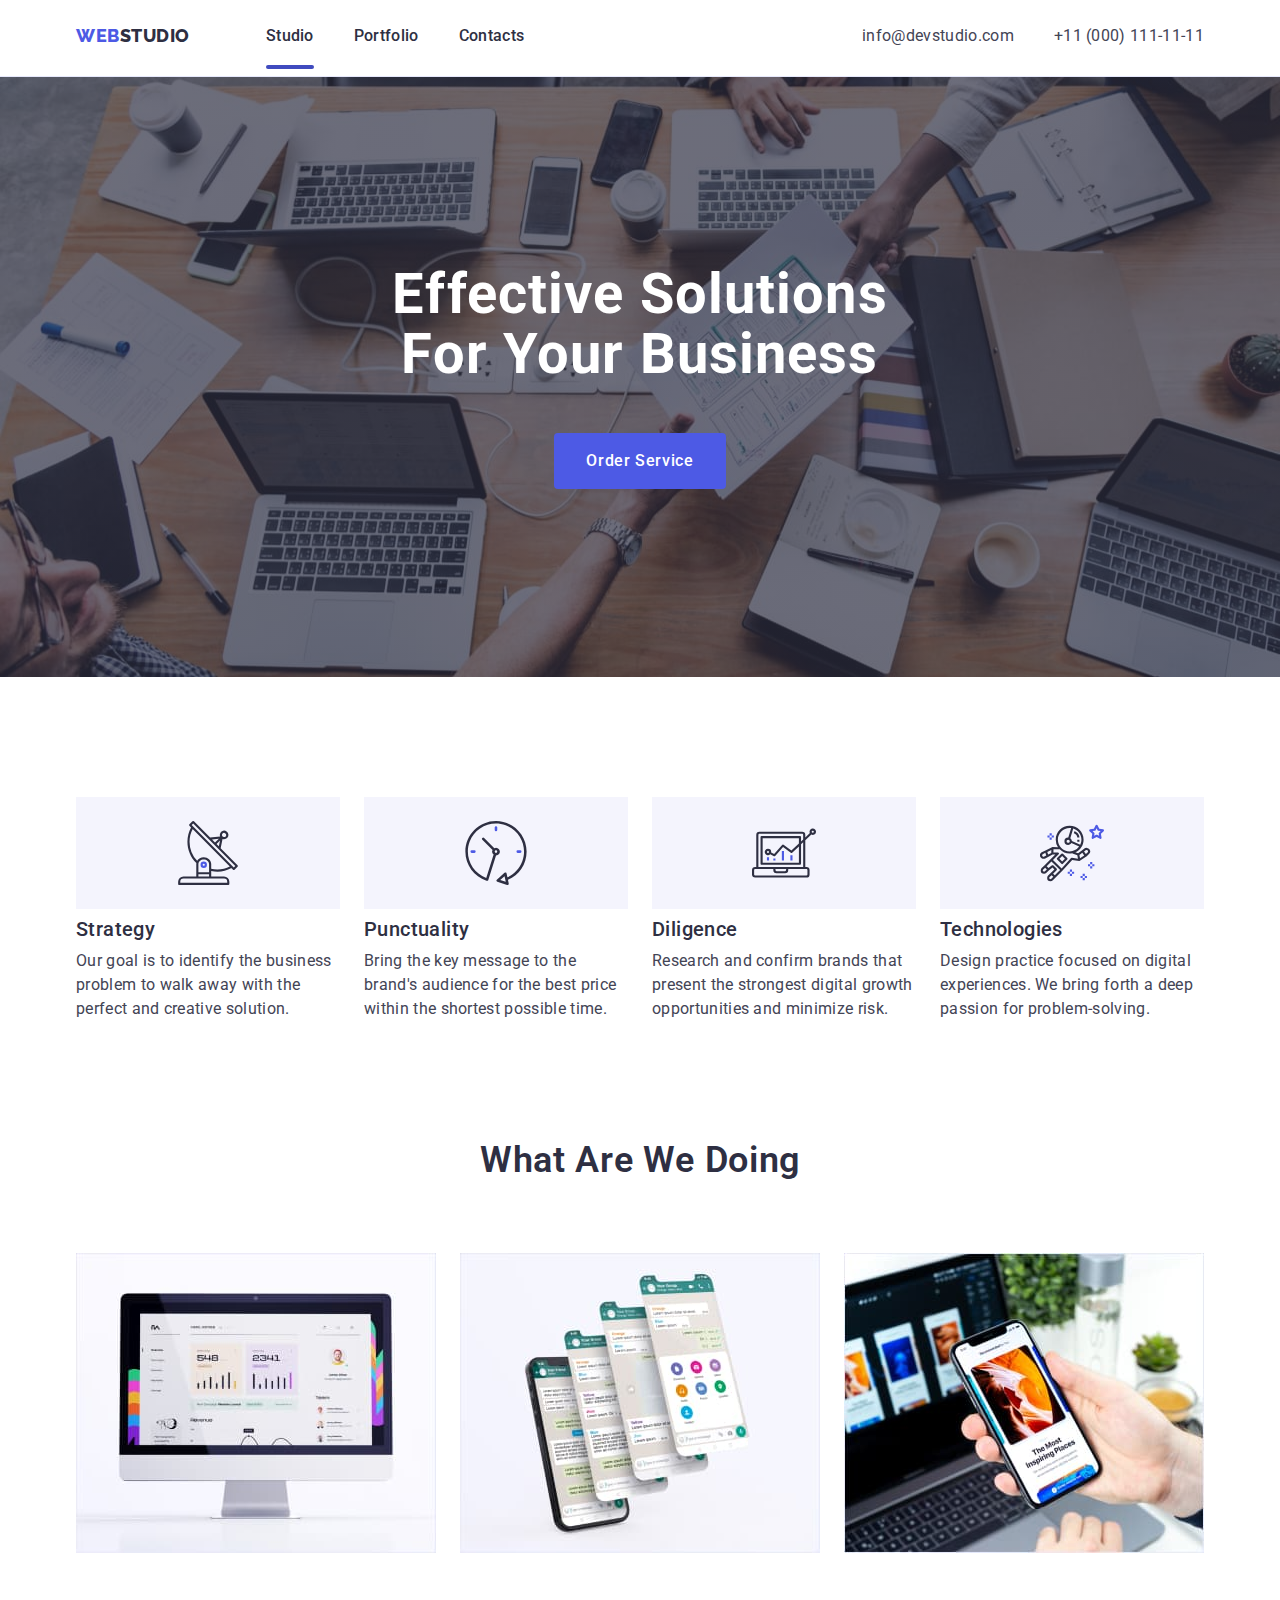
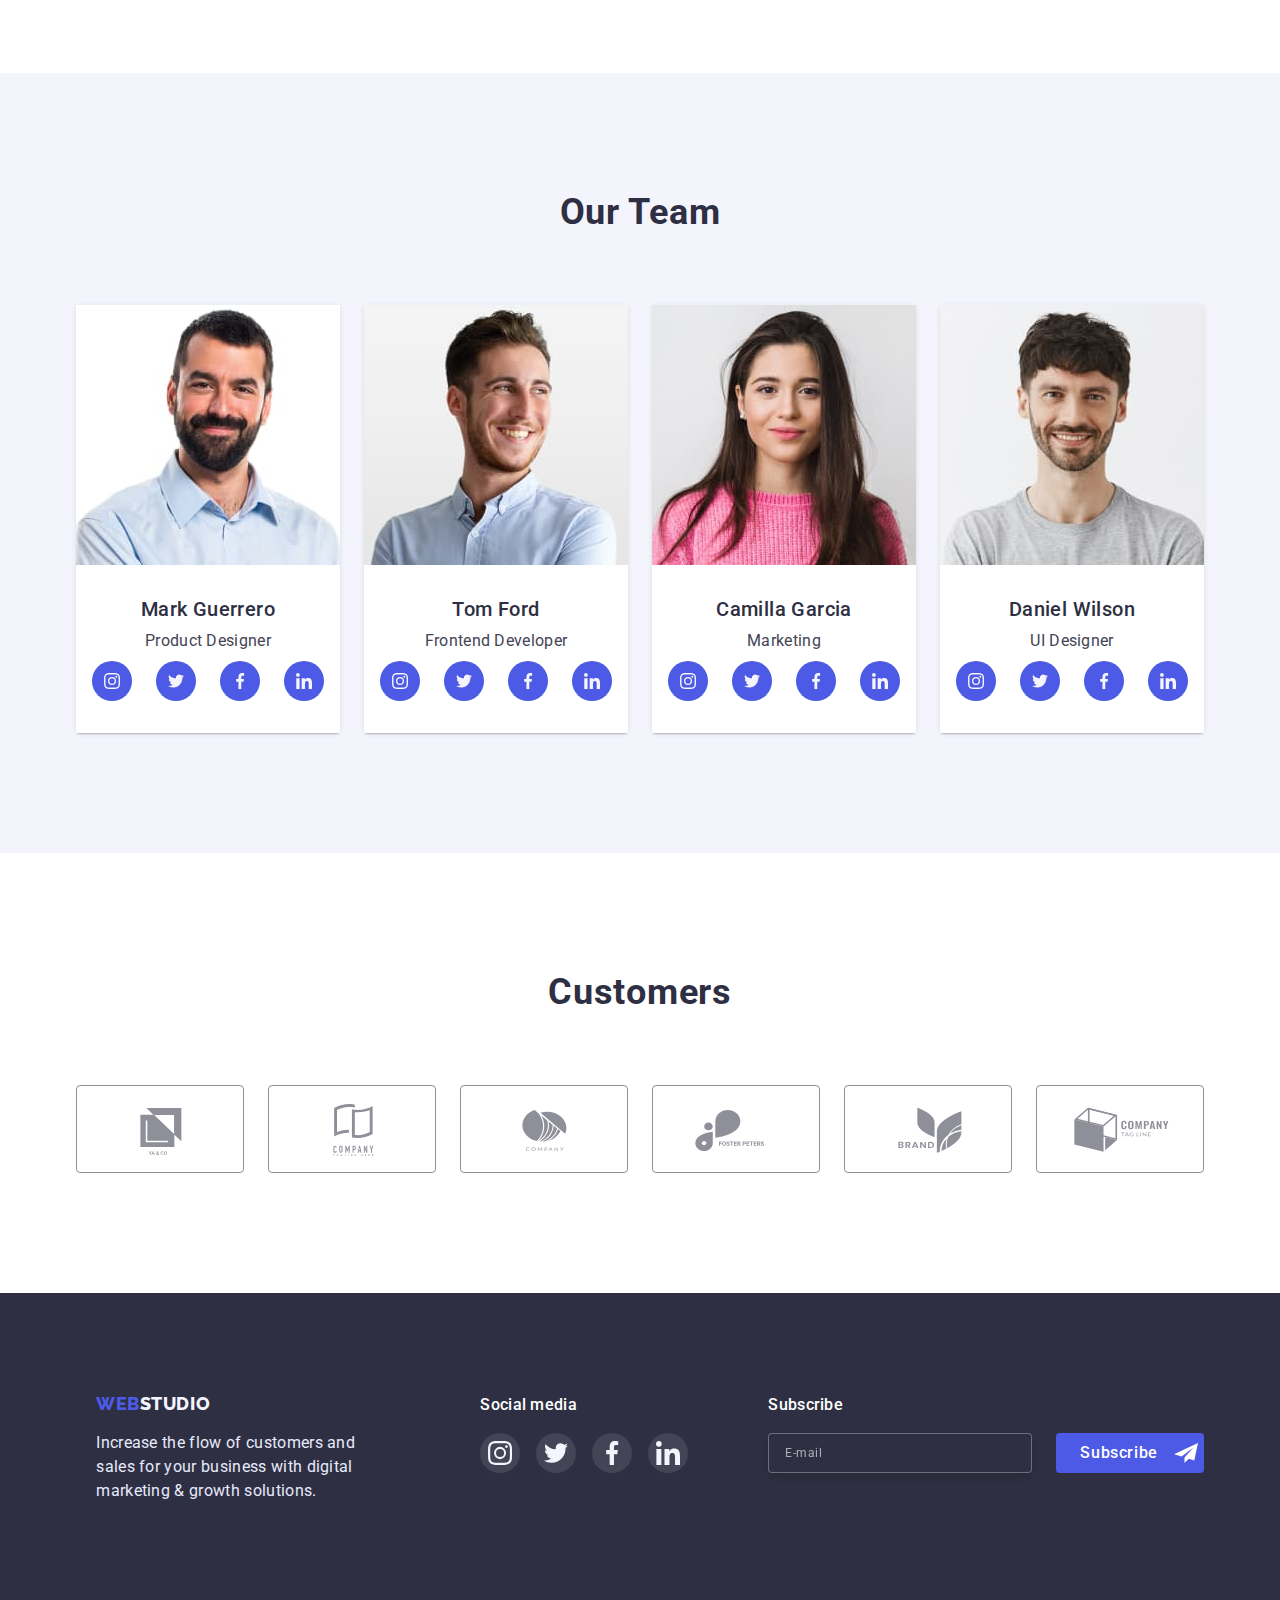
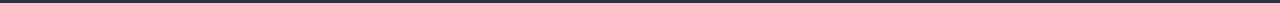
==== commit 6b71a60c: "finish-hw07" ====
--- a/index.html
+++ b/index.html
@@ -38,7 +38,7 @@
             <li class="header-item list"><a href="#" class="header-link link">Contacts</a></li>
           </ul>
         </nav>
-        <button class="mobile-menu-open data-menu-open" type="button">
+        <button class="mobile-menu-open-btn" type="button" data-menu-open>
           <svg class="mobile-menu-open-icon" width="32" height="22">
             <use href="./images/icons.svg#icon-humburger"></use>
           </svg>
@@ -55,66 +55,73 @@
           </ul>
         </address>
       </div>
-      <div class="mobile-menu data-menu">
+
+      <div class="mobile-menu is hidden" data-menu>
         <div class="container mobile-menu-container">
-          <button class="mobile-menu-close-btn data-menu-close" type="button">
+          <button class="mobile-menu-close-btn" type="button" data-menu-close>
             <svg class="mobile-menu-icon" width="24" height="24">
               <use href="./images/icons.svg#icon-close-black"></use>
             </svg>
           </button>
-          <ul class="mobile-menu-list list">
-            <li class="mobile-menu-item">
-              <a href="./index.html" class="mobile-menu-item-link link">Studio</a>
-            </li>
-            <li class="mobile-menu-item">
-              <a href="./portfolio.html" class="mobile-menu-item-link link">Portfolio</a>
-            </li>
-            <li class="mobile-menu-item">
-              <a href="#" class="mobile-menu-item-link link">Contacts</a>
-            </li>
-          </ul>
-          <ul class="mobile-menu-address-list list">
-            <li class="mobile-menu-phone">
-              <a href="tel:+110001111111" class="mobile-menu-phone link">+11 (000) 111-11-11</a>
-            </li>
-            <li class="mobile-menu-mail">
-              <a href="mailto:info@devstudio.com" class="mobile-menu-mail link"
-                >info@devstudio.com</a
-              >
-            </li>
-          </ul>
-          <ul class="mobile-menu-social-list list">
-            <li class="mobile-menu-social-item">
-              <a href="" class="mobile-menu-social-link link"
-                ><svg class="mobile-menu-social-icon" width="24" height="24">
-                  <use href="./images/icons.svg#icon-instagram-1"></use></svg
-              ></a>
-            </li>
-            <li class="mobile-menu-social-item">
-              <a href="" class="mobile-menu-social-link link"
-                ><svg class="mobile-menu-social-icon" width="24" height="24">
-                  <use href="./images/icons.svg#icon-twitter-1"></use></svg
-              ></a>
-            </li>
-            <li class="mobile-menu-social-item">
-              <a href="" class="mobile-menu-social-link link"
-                ><svg class="mobile-menu-social-icon" width="24" height="24">
-                  <use href="./images/icons.svg#icon-facebook-1"></use></svg
-              ></a>
-            </li>
-            <li class="mobile-menu-social-item">
-              <a href="" class="mobile-menu-social-link link"
-                ><svg class="mobile-menu-social-icon" width="24" height="24">
-                  <use href="./images/icons.svg#icon-linkedin-1"></use></svg
-              ></a>
-            </li>
-          </ul>
+          <div>
+            <nav class="mobile-menu-nav">
+              <ul class="mobile-menu-list list">
+                <li class="mobile-menu-item">
+                  <a href="./index.html" class="mobile-menu-item-link link">Studio</a>
+                </li>
+                <li class="mobile-menu-item">
+                  <a href="./portfolio.html" class="mobile-menu-item-link link">Portfolio</a>
+                </li>
+                <li class="mobile-menu-item">
+                  <a href="#" class="mobile-menu-item-link link">Contacts</a>
+                </li>
+              </ul>
+            </nav>
+          </div>
+          <div>
+            <ul class="mobile-menu-address-list list">
+              <li class="mobile-menu-phone">
+                <a href="tel:+110001111111" class="mobile-menu-phone link">+11 (000) 111-11-11</a>
+              </li>
+              <li class="mobile-menu-mail">
+                <a href="mailto:info@devstudio.com" class="mobile-menu-mail link"
+                  >info@devstudio.com</a
+                >
+              </li>
+            </ul>
+            <ul class="mobile-menu-social-list list">
+              <li class="mobile-menu-social-item">
+                <a href="" class="mobile-menu-social-link link"
+                  ><svg class="mobile-menu-social-icon" width="24" height="24">
+                    <use href="./images/icons.svg#icon-instagram-1"></use></svg
+                ></a>
+              </li>
+              <li class="mobile-menu-social-item">
+                <a href="" class="mobile-menu-social-link link"
+                  ><svg class="mobile-menu-social-icon" width="24" height="24">
+                    <use href="./images/icons.svg#icon-twitter-1"></use></svg
+                ></a>
+              </li>
+              <li class="mobile-menu-social-item">
+                <a href="" class="mobile-menu-social-link link"
+                  ><svg class="mobile-menu-social-icon" width="24" height="24">
+                    <use href="./images/icons.svg#icon-facebook-1"></use></svg
+                ></a>
+              </li>
+              <li class="mobile-menu-social-item">
+                <a href="" class="mobile-menu-social-link link"
+                  ><svg class="mobile-menu-social-icon" width="24" height="24">
+                    <use href="./images/icons.svg#icon-linkedin-1"></use></svg
+                ></a>
+              </li>
+            </ul>
+          </div>
         </div>
       </div>
     </header>
     <main>
       <section class="hero">
-        <div class="container">
+        <div class="container hero-container">
           <h1 class="hero-title">Effective Solutions for Your Business</h1>
           <button class="hero-btn" data-modal-open type="button">Order Service</button>
         </div>
@@ -181,13 +188,31 @@
           <h2 class="about-title">What are we doing</h2>
           <ul class="about-list">
             <li class="about-item list">
-              <img src="./images/computer.jpg" width="360" height="300" alt="computer" />
+              <img
+                srcset="./images/computer.jpg 1x, ./images/computer-2x.jpg 2x"
+                src="./images/computer.jpg"
+                width="360"
+                height="300"
+                alt="computer"
+              />
             </li>
             <li class="about-item list">
-              <img src="./images/phone.jpg" width="360" height="300" alt="phone" />
+              <img
+                srcset="./images/phone.jpg 1x, ./images/phone-2x.jpg 2x"
+                src="./images/phone.jpg"
+                width="360"
+                height="300"
+                alt="phone"
+              />
             </li>
             <li class="about-item list">
-              <img src="./images/laptop.jpg" width="360" height="300" alt="laptop" />
+              <img
+                srcset="./images/laptop.jpg 1x, ./images/laptop-2x.jpg 2x"
+                src="./images/laptop.jpg"
+                width="360"
+                height="300"
+                alt="laptop"
+              />
             </li>
           </ul>
         </div>
@@ -197,7 +222,13 @@
           <h2 class="team-title">Our Team</h2>
           <ul class="team-list">
             <li class="team-item list">
-              <img src="./images/img.jpg" width="264" height="260" alt="photo man" />
+              <img
+                srcset="./images/img.jpg 1x, ./images/img-2x.jpg 2x"
+                src="./images/img.jpg"
+                width="264"
+                height="260"
+                alt="photo man"
+              />
               <div class="team-content">
                 <h3 class="team-surname">Mark Guerrero</h3>
                 <p class="team-text">Product Designer</p>
@@ -234,7 +265,13 @@
               </div>
             </li>
             <li class="team-item list">
-              <img class="" src="./images/img-1.jpg" width="264" height="260" alt="photo man" />
+              <img
+                srcset="./images/img-1.jpg 1x, ./images/img-1-2x.jpg 2x"
+                src="./images/img-1.jpg"
+                width="264"
+                height="260"
+                alt="photo man"
+              />
               <div class="team-content">
                 <h3 class="team-surname">Tom Ford</h3>
                 <p class="team-text">Frontend Developer</p>
@@ -272,7 +309,13 @@
             </li>
 
             <li class="team-item list">
-              <img class="" src="./images/img-2.jpg" width="264" height="260" alt="photo woman" />
+              <img
+                srcset="./images/img-2.jpg 1x, ./images/img-2-2x.jpg 2x"
+                src="./images/img-2.jpg"
+                width="264"
+                height="260"
+                alt="photo woman"
+              />
               <div class="team-content">
                 <h3 class="team-surname">Camilla Garcia</h3>
                 <p class="team-text">Marketing</p>
@@ -310,7 +353,13 @@
             </li>
 
             <li class="team-item list">
-              <img src="./images/img-3.jpg" width="264" height="260" alt="photo man" />
+              <img
+                srcset="./images/img-3.jpg 1x, ./images/img-3-2x.jpg 2x"
+                src="./images/img-3.jpg"
+                width="264"
+                height="260"
+                alt="photo man"
+              />
 
               <div class="team-content">
                 <h3 class="team-surname">Daniel Wilson</h3>
@@ -465,7 +514,7 @@
       </div>
     </footer>
     <!-- Modal Window -->
-    <!-- <div class="backdrop is-hidden" data-modal>
+    <div class="backdrop is-hidden" data-modal>
       <div class="modal">
         <button class="modal-close" data-modal-close type="button">
           <svg class="modal-icon" width="8" height="8">
@@ -473,8 +522,8 @@
           </svg>
         </button>
         <p class="modal-text">Leave your contacts and we will call you back</p>
-        Modal Form  -->
-    <!-- <form class="modal-form">
+        <!-- Modal form -->
+        <form class="modal-form">
           <label class="modal-form-field"
             ><span class="modal-form-input-description">Name</span>
             <span class="modal-form-input-wrapper">
@@ -524,9 +573,8 @@
           <button class="btn-modal-submit" type="submit">Send</button>
         </form>
       </div>
-    </div> -->
-
+    </div>
+    <script src="./js/mobile-menu.js"></script>
     <script src="./js/modal.js"></script>
-    <script src="./js/mobile-menu.js"></script>
   </body>
 </html>
--- a/css/styles.css
+++ b/css/styles.css
@@ -80,8 +80,7 @@
   justify-content: space-between;
 }
 .header-navigation {
-  display: flex;
-  align-items: center;
+  margin-right: auto;
 }
 .header-logo {
   font-family: 'Raleway', sans-serif;
@@ -96,127 +95,6 @@
   color: var(--primary-brand-color);
 }
 
-.current {
-  position: relative;
-}
-.current::after {
-  content: '';
-  position: absolute;
-  left: 0;
-  bottom: -24px;
-  width: 100%;
-  height: 4px;
-  border-radius: 2px;
-  background-color: var(--pressed-state-color);
-}
-
-.header-list {
-  display: flex;
-  align-items: center;
-  gap: 40px;
-}
-.header-item {
-}
-
-.header-link {
-  font-weight: 500;
-  font-size: 16px;
-  line-height: var(--typical-lh);
-  letter-spacing: var(--typical-ls);
-  color: var(--main-color);
-  transition: color var(--main-transition);
-}
-.header-link:hover,
-.header-link:focus {
-  color: var(--pressed-state-color);
-}
-
-.address {
-  margin-left: auto;
-}
-.address-list {
-  display: flex;
-  align-items: center;
-  gap: 40px;
-}
-.address-item {
-}
-.address-mail {
-  font-style: normal;
-  font-size: 16px;
-  line-height: var(--typical-lh);
-  letter-spacing: var(--typical-ls);
-  color: var(--second-color);
-  transition: color var(--main-transition);
-}
-.address-mail:hover,
-.address-mail:focus {
-  color: var(--pressed-state-color);
-}
-.address-tel {
-  font-style: normal;
-  font-size: 16px;
-  line-height: var(--typical-lh);
-  letter-spacing: var(--typical-ls);
-  color: var(--second-color);
-  transition: color var(--main-transition);
-}
-.address-tel:hover,
-.address-tel:focus {
-  color: var(--pressed-state-color);
-}
-.mobile-menu-list {
-  display: flex;
-  flex-direction: column;
-  gap: 40px;
-  margin-bottom: 284px;
-}
-.mobile-menu-item {
-  font-weight: 700;
-  font-size: 36px;
-  line-height: 1.11;
-  letter-spacing: 0.02em;
-  text-transform: capitalize;
-  color: #2e2f42;
-}
-.mobile-menu-address-list {
-  margin-bottom: 48px;
-  column-gap: 40px;
-}
-.mobile-menu-phone {
-  font-weight: 600;
-  font-size: 36px;
-  line-height: 1.11;
-  text-transform: capitalize;
-  color: #4d5ae5;
-  margin-bottom: 40px;
-}
-.mobile-menu-mail {
-  font-weight: 500;
-  font-size: 20px;
-  line-height: 24px;
-  letter-spacing: 0.02em;
-  color: #434455;
-}
-.mobile-menu-social-list {
-  display: flex;
-  align-items: center;
-
-  gap: 56px;
-}
-.mobile-menu-social-link {
-  display: flex;
-  justify-content: center;
-  align-items: center;
-
-  width: 40px;
-  height: 40px;
-  background-color: #4d5ae5;
-  border-radius: 50%;
-}
-.mobile-menu-social-icon {
-  fill: #f4f4fd;
-}
 /* ============= header end============= */
 /* =============  Hero================== */
 .hero {
@@ -228,14 +106,27 @@
   padding-top: 188px;
   padding-bottom: 188px;
   background-image: linear-gradient(rgba(46, 47, 66, 0.7), rgba(46, 47, 66, 0.7)),
-    url(../images/background-hero.jpg);
+    url(../images/background-hero-mob.jpg);
   max-width: 1440px;
   background-size: cover;
 }
+@media (min-device-pixel-ratio: 2), (min-resolution: 192dpi), (min-resolution: 2dppx) {
+  .hero {
+    background-image: linear-gradient(rgba(46, 47, 66, 0.7), rgba(46, 47, 66, 0.7)),
+      url(../images/background-hero-mob-2x.jpg);
+  }
+}
+.hero-container {
+  padding: 0px;
+  max-width: 100%;
+}
 .hero-title {
-  min-width: 500px;
-  font-size: 56px;
-  line-height: 1.07;
+  font-weight: 600;
+  font-size: 36px;
+  line-height: 1.1;
+  text-align: center;
+  text-transform: capitalize;
+  max-width: 320px;
   letter-spacing: var(--typical-ls);
   color: var(--light-first-color);
   margin-right: auto;
@@ -266,15 +157,6 @@
 /* ============= Hero end================= */
 /* /* ============= Features================= */
 
-.features-icons {
-  background-color: var(--light-second-color);
-  align-items: center;
-  justify-content: center;
-  height: 112px;
-  display: flex;
-  margin-bottom: 8px;
-}
-
 .features {
   padding-top: 96px;
   padding-bottom: 96px;
@@ -286,10 +168,6 @@
   justify-content: center;
   gap: 72px;
 }
-
-.features-item {
-}
-
 .features-title {
   font-weight: 700;
   font-size: 36px;
@@ -304,7 +182,8 @@
   line-height: var(--typical-lh);
   letter-spacing: var(--typical-ls);
   color: var(--second-color);
-  max-width: 396px;
+  width: 100%;
+  /* max-width: 396px; */
 }
 
 /* ===============Features end============== */
@@ -315,27 +194,6 @@
   display: none;
 }
 
-.about-title {
-  font-weight: 600;
-  font-size: 36px;
-  line-height: 1.11;
-  letter-spacing: var(--typical-ls);
-  text-transform: capitalize;
-  color: var(--main-color);
-  margin-bottom: 72px;
-}
-.about-list {
-  display: flex;
-  align-items: center;
-  margin-right: 24px;
-}
-
-.about-item:not(:last-child) {
-  margin-right: 24px;
-}
-.about-item {
-  flex-basis: calc((100%-48px) / 3);
-}
 /* ================About end================ */
 /* ================Team===================== */
 .team {
@@ -346,7 +204,7 @@
 }
 
 .team-title {
-  font-weight: 600;
+  font-weight: 700;
   font-size: 36px;
   line-height: 1.11;
   letter-spacing: var(--typical-ls);
@@ -625,7 +483,7 @@
 /* ===============Footer end============================= */
 /* =============== Modal Window start =================== */
 
-/* .backdrop {
+.backdrop {
   position: fixed;
   width: 100%;
   height: 100%;
@@ -677,10 +535,10 @@
   letter-spacing: var(--typical-ls);
   color: var(--main-color);
   margin-bottom: 16px;
-} */
+}
 /* ==================== Modal window end    ===============================*/
 /* ==================== Modal Form start    =============================== */
-/* .modal-form {
+.modal-form {
   display: flex;
   flex-direction: column;
 }
@@ -806,55 +664,4 @@
 .btn-modal-submit:hover,
 .btn-modal-submit:focus {
   background-color: var(--pressed-state-color);
-} */
-/* ================== Modal Form end============================== */
-/* @media screen and (min-width: 480px) {
-  .container {
-    max-width: 428px;
-    padding-left: 16px;
-    padding-right: 16px;
-    margin-left: auto;
-    margin-right: auto;
-  }
-  .team {
-    padding-top: 96px;
-    padding-bottom: 128px;
-    text-align: center;
-  }
-  .team-list {
-    row-gap: 72px;
-  }
-}
-
-@media (max-width: 768px) {
-  .container {
-    max-width: 736px;
-    margin-left: auto;
-    margin-right: auto;
-  }
-  .team {
-    padding-top: 96px;
-    padding-bottom: 128px;
-    text-align: center;
-  }
-  .team-list {
-    display: flex;
-    flex-wrap: wrap;
-    column-gap: 24px;
-    row-gap: 64px;
-    justify-content: center;
-  }
-  .team-item {
-    flex-basis: calc((100% - 24px) / 2);
-  }
-}
-
-@media screen and (min-width: 1200px) {
-  .container {
-    max-width: 1158px;
-    margin-left: auto;
-    margin-right: auto;
-    padding-left: 15px;
-    padding-right: 15px;
-  }
-} */
+}
--- a/css/mobile.css
+++ b/css/mobile.css
@@ -25,37 +25,124 @@
   .address-list {
     display: none;
   }
-  .mobile-menu {
-    position: fixed;
-    width: 100%;
-    height: 100%;
-    z-index: 500;
-    top: 0px;
-    left: 0px;
+}
+.mobile-menu {
+  position: fixed;
+  width: 100%;
+  height: 100vh;
+  z-index: 1000;
+  top: 0px;
+  left: 0px;
+}
+
+.mobile-menu-container {
+  display: flex;
+  flex-direction: column;
+  width: 100%;
+  justify-content: space-between;
+  position: relative;
+  padding-top: 80px;
+  /* padding-bottom: 40px; */
+  padding-left: 24px;
+  padding-right: 24px;
+}
+.mobile-menu-open-btn {
+  display: block;
+  background-color: transparent;
+  border: none;
+  padding: 0px;
+  height: 22px;
+}
+.mobile-menu-open-icon {
+  fill: #2e2f42;
+}
+.mobile-menu-close-btn {
+  display: block;
+  position: absolute;
+  top: 24px;
+  right: 24px;
+  background-color: transparent;
+  border: none;
+  padding: 0px;
+  height: 22px;
+}
+.mobile-menu-list {
+  display: flex;
+  flex-direction: column;
+  justify-content: space-between;
+  gap: 40px;
+  margin-bottom: 50px;
+}
+.mobile-menu-item {
+  font-weight: 700;
+  font-size: 36px;
+  line-height: 1.11;
+  letter-spacing: 0.02em;
+  text-transform: capitalize;
+  color: #2e2f42;
+}
+.mobile-menu-item-link:hover,
+.mobile-menu-item-link:focus {
+  color: var(--pressed-state-color);
+}
+
+.mobile-menu-address-list {
+  margin-bottom: 48px;
+  column-gap: 40px;
+}
+.mobile-menu-phone {
+  font-weight: 600;
+  font-size: 36px;
+  line-height: 1.11;
+  text-transform: capitalize;
+  color: #4d5ae5;
+  margin-bottom: 40px;
+}
+.mobile-menu-mail {
+  font-weight: 500;
+  font-size: 20px;
+  line-height: 24px;
+  letter-spacing: 0.02em;
+  color: #434455;
+}
+.mobile-menu-social-list {
+  display: flex;
+  align-items: center;
+
+  gap: 56px;
+}
+.mobile-menu-social-link {
+  display: flex;
+  justify-content: center;
+  align-items: center;
+  width: 40px;
+  height: 40px;
+  background-color: #4d5ae5;
+  border-radius: 50%;
+}
+.mobile-menu-social-link:hover,
+.mobile-menu-social-link:focus {
+  background-color: var(--pressed-state-color);
+}
+.mobile-menu-social-icon {
+  fill: #f4f4fd;
+}
+.is-hidden {
+  opacity: 0;
+  visibility: hidden;
+}
+.no-scroll {
+  overflow: hidden;
+}
+@media (max-width: 480px) {
+  .hero {
+    background-image: linear-gradient(rgba(46, 47, 66, 0.7), rgba(46, 47, 66, 0.7)),
+      url(../images/background-hero-tab.jpg);
   }
-  .mobile-menu-container {
-    position: relative;
-    padding-top: 80px;
-    padding-bottom: 40px;
-    padding-left: 24px;
-  }
-  .mobile-menu-open {
-    background-color: transparent;
-    border: none;
-    padding: 0px;
-    height: 22px;
-  }
-  .mobile-menu-open-icon {
-    fill: #2e2f42;
-  }
-  .mobile-menu-close-btn {
-    position: absolute;
-    top: 24px;
-    right: 24px;
-
-    background-color: transparent;
-    border: none;
-    padding: 0px;
-    height: 24px;
+  @media (min-device-pixel-ratio: 2), (min-resolution: 192dpi), (min-resolution: 2dppx) {
+    .hero {
+      background-image: linear-gradient(rgba(46, 47, 66, 0.7), rgba(46, 47, 66, 0.7)),
+        url(../images/background-hero-tab-2x.jpg);
+    }
   }
 }
--- a/css/tablet.css
+++ b/css/tablet.css
@@ -8,6 +8,8 @@
     max-width: 736px;
     margin-left: auto;
     margin-right: auto;
+    padding-left: 16px;
+    padding-right: 16px;
   }
 }
 
@@ -18,6 +20,82 @@
     margin-right: auto;
     padding-left: 15px;
     padding-right: 15px;
+  }
+  .header {
+    padding-top: 24px;
+    padding-bottom: 22px;
+  }
+  .header-navigation {
+    display: flex;
+    align-items: center;
+  }
+  .current {
+    position: relative;
+  }
+  .current::after {
+    content: '';
+    position: absolute;
+    left: 0;
+    bottom: -24px;
+    width: 100%;
+    height: 4px;
+    border-radius: 2px;
+    background-color: var(--pressed-state-color);
+  }
+
+  .header-list {
+    display: flex;
+    align-items: center;
+    gap: 40px;
+  }
+  .header-link {
+    font-weight: 500;
+    font-size: 16px;
+    line-height: var(--typical-lh);
+    letter-spacing: var(--typical-ls);
+    color: var(--main-color);
+    transition: color var(--main-transition);
+  }
+  .header-link:hover,
+  .header-link:focus {
+    color: var(--pressed-state-color);
+  }
+  .address {
+    margin-left: auto;
+  }
+
+  .address-list {
+    display: flex;
+    flex-wrap: wrap;
+    align-items: center;
+    gap: 4px;
+  }
+  .address-mail {
+    font-style: normal;
+    font-size: 16px;
+    line-height: var(--typical-lh);
+    letter-spacing: var(--typical-ls);
+    color: var(--second-color);
+    transition: color var(--main-transition);
+  }
+  .address-mail:hover,
+  .address-mail:focus {
+    color: var(--pressed-state-color);
+  }
+  .address-tel {
+    font-style: normal;
+    font-size: 16px;
+    line-height: var(--typical-lh);
+    letter-spacing: var(--typical-ls);
+    color: var(--second-color);
+    transition: color var(--main-transition);
+  }
+  .address-tel:hover,
+  .address-tel:focus {
+    color: var(--pressed-state-color);
+  }
+  .header-logo {
+    margin-right: 120px;
   }
   .team {
     padding-top: 96px;
@@ -66,31 +144,41 @@
   .features-list {
     column-gap: 24px;
   }
+
   .features-item {
     flex-basis: calc((100% - 24px) / 2);
   }
   .features-title {
     text-align: start;
   }
-  .header {
-    padding-top: 24px;
-    padding-bottom: 22px;
-  }
 
-  .address-list {
-    display: flex;
-    flex-wrap: wrap;
-    align-items: center;
-    gap: 4px;
-  }
-  .header-logo {
-    margin-right: 120px;
-  }
   .mobile-menu-open {
     display: none;
   }
   .mobile-menu {
     display: none;
+  }
+  .mobile-menu-open-btn {
+    display: none;
+  }
+  .hero-title {
+    font-weight: 700;
+    max-width: 500px;
+    font-size: 56px;
+    line-height: 1.07;
+    text-align: center;
+    letter-spacing: 0.02em;
+    color: #ffffff;
+  }
+  .hero {
+    background-image: linear-gradient(rgba(46, 47, 66, 0.7), rgba(46, 47, 66, 0.7)),
+      url(../images/background-hero.jpg);
+  }
+  @media (min-device-pixel-ratio: 2), (min-resolution: 192dpi), (min-resolution: 2dppx) {
+    .hero {
+      background-image: linear-gradient(rgba(46, 47, 66, 0.7), rgba(46, 47, 66, 0.7)),
+        url(../images/background-hero-2x.jpg);
+    }
   }
 }
 /* ====================@media (min-width: 768px) and (max-width: 1199px)===============*/
@@ -99,6 +187,6 @@
     column-gap: 24px;
   }
   .header-list {
-    margin-right: 118px;
+    margin-right: 80px;
   }
 }
--- a/css/desktop.css
+++ b/css/desktop.css
@@ -1,13 +1,3 @@
-@media screen and (min-width: 1200px) {
-  .container {
-    max-width: 1158px;
-    margin-left: auto;
-    margin-right: auto;
-    padding-left: 15px;
-    padding-right: 15px;
-  }
-}
-
 @media screen and (min-width: 1200px) {
   .container {
     max-width: 1158px;
@@ -41,11 +31,13 @@
   }
   .footer-container {
     display: flex;
+    /* justify-content: space-between; */
     align-items: baseline;
     flex-direction: row;
   }
   .footer-info {
     margin-right: 120px;
+    margin-left: auto;
   }
   .footer-social {
     margin-right: 80px;
@@ -63,8 +55,17 @@
     padding-bottom: 120px;
   }
   .features-item {
-    flex-basis: calc((100%-72px) / 4);
+    flex-basis: calc((100% - 72px) / 4);
   }
+  .features-icons {
+    background-color: var(--light-second-color);
+    align-items: center;
+    justify-content: center;
+    height: 112px;
+    display: flex;
+    margin-bottom: 8px;
+  }
+
   .features-title {
     font-weight: 500;
     font-size: 20px;
@@ -72,6 +73,25 @@
   }
   .about {
     display: block;
+    text-align: center;
+    padding-bottom: 120px;
+  }
+  .about-title {
+    font-weight: 600;
+    font-size: 36px;
+    line-height: 1.11;
+    letter-spacing: var(--typical-ls);
+    text-transform: capitalize;
+    color: var(--main-color);
+    margin-bottom: 72px;
+  }
+  .about-list {
+    display: flex;
+    align-items: center;
+    gap: 24px;
+  }
+  .about-item {
+    flex-basis: calc((100%-48px) / 3);
   }
   .header {
     padding-top: 24px;
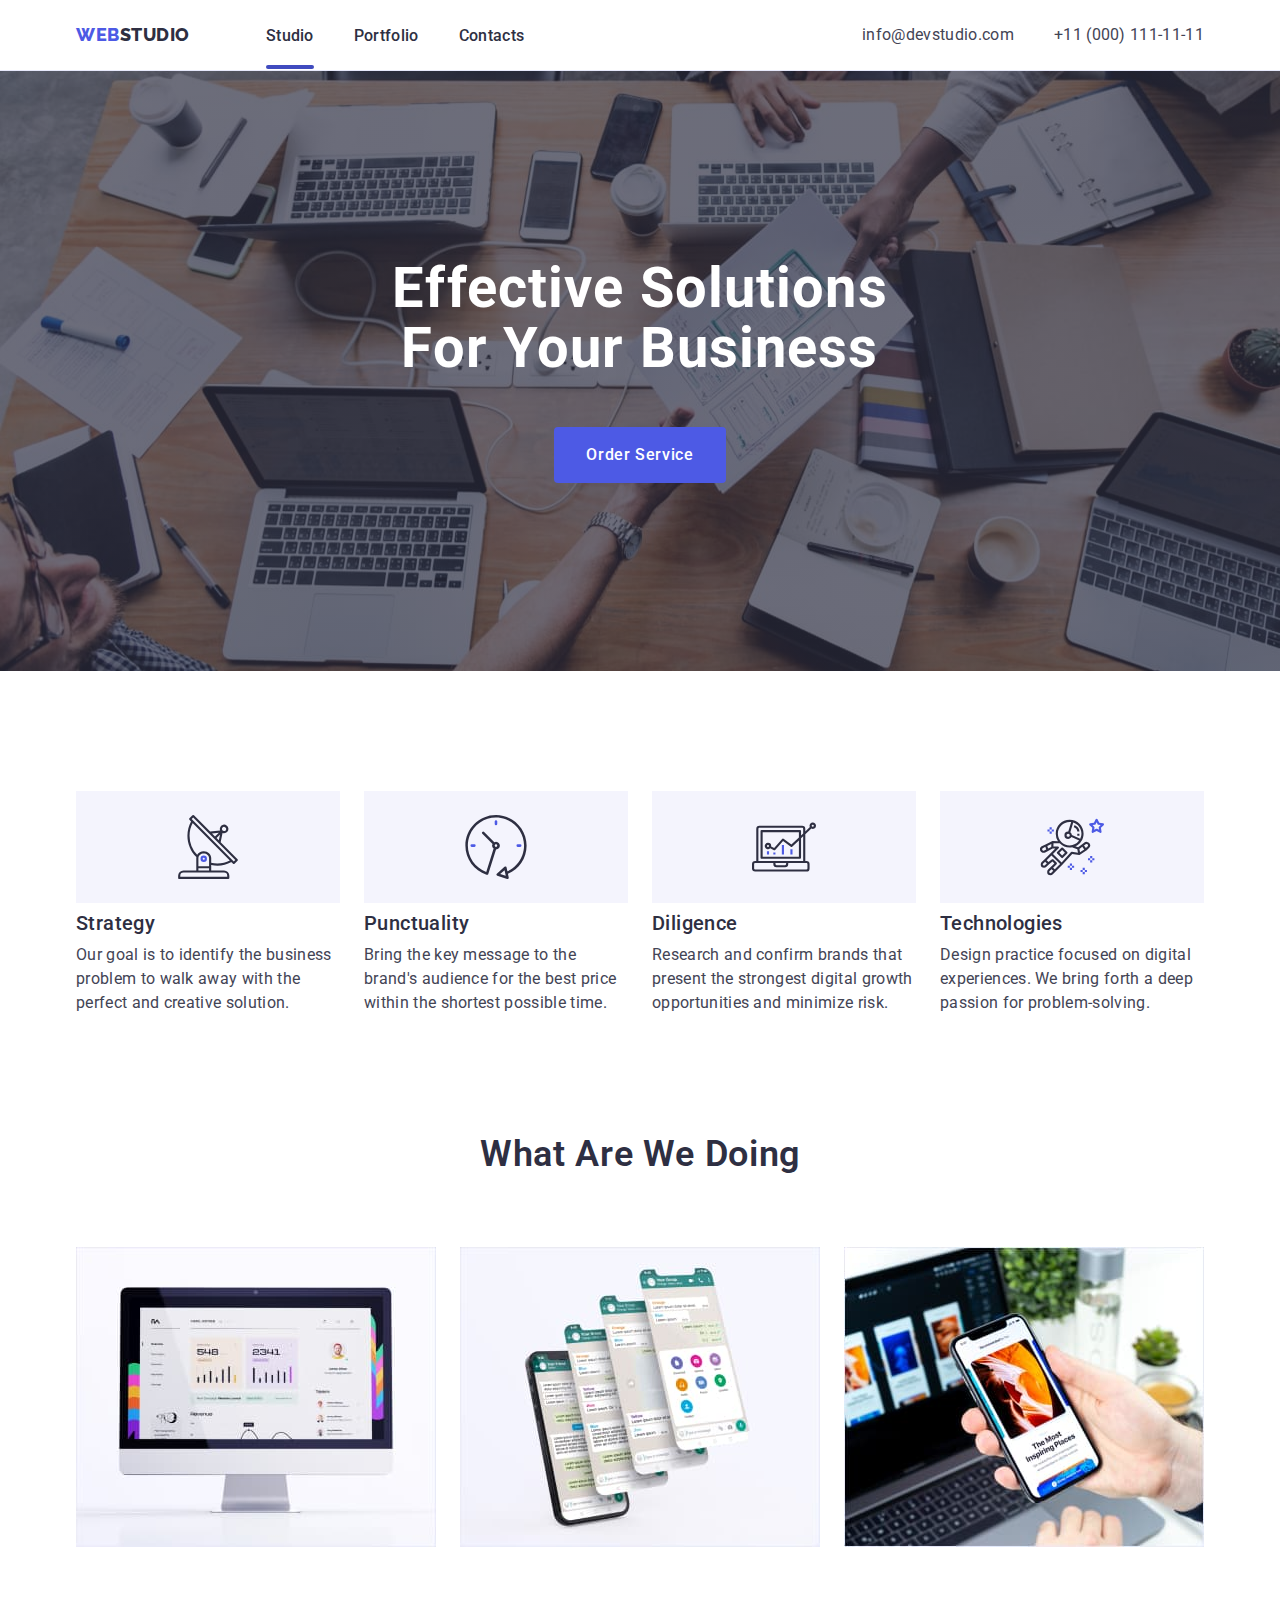
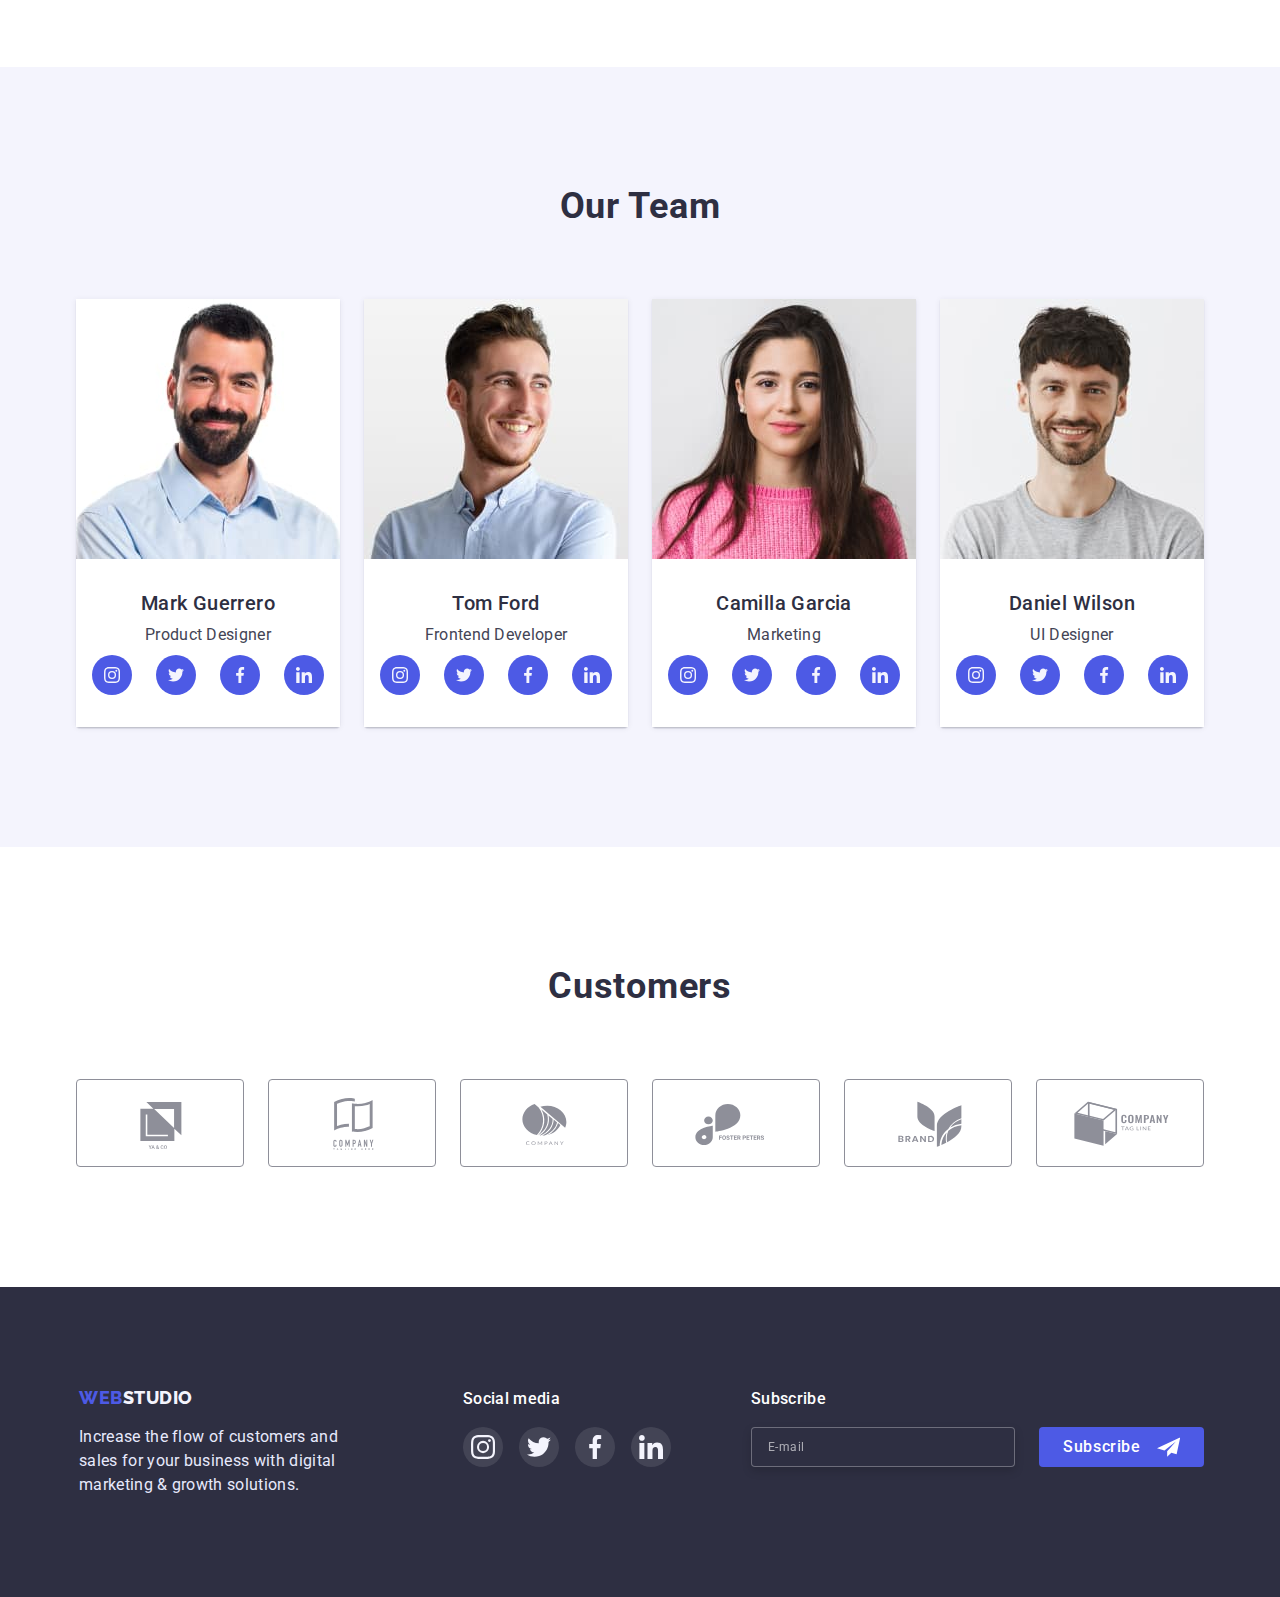
==== commit 3a8ff8a2: "correct mobile-menu" ====
--- a/index.html
+++ b/index.html
@@ -56,24 +56,25 @@
         </address>
       </div>
 
-      <div class="mobile-menu is hidden" data-menu>
+      <div class="mobile-menu is-hidden" data-menu>
         <div class="container mobile-menu-container">
-          <button class="mobile-menu-close-btn" type="button" data-menu-close>
-            <svg class="mobile-menu-icon" width="24" height="24">
-              <use href="./images/icons.svg#icon-close-black"></use>
-            </svg>
-          </button>
           <div>
+            <button class="mobile-menu-close-btn" type="button" data-menu-close>
+              <svg class="mobile-menu-icon" width="24" height="24">
+                <use href="./images/icons.svg#icon-close-black"></use>
+              </svg>
+            </button>
+
             <nav class="mobile-menu-nav">
               <ul class="mobile-menu-list list">
                 <li class="mobile-menu-item">
-                  <a href="./index.html" class="mobile-menu-item-link link">Studio</a>
+                  <a href="./index.html" class="mobile-menu-link link">Studio</a>
                 </li>
                 <li class="mobile-menu-item">
-                  <a href="./portfolio.html" class="mobile-menu-item-link link">Portfolio</a>
+                  <a href="./portfolio.html" class="mobile-menu-link link">Portfolio</a>
                 </li>
                 <li class="mobile-menu-item">
-                  <a href="#" class="mobile-menu-item-link link">Contacts</a>
+                  <a href="#" class="mobile-menu-link link">Contacts</a>
                 </li>
               </ul>
             </nav>
--- a/css/styles.css
+++ b/css/styles.css
@@ -62,14 +62,14 @@
 
 /* =====================Header====================== */
 .header {
-  padding-top: 24px;
-  padding-bottom: 24px;
+  /* padding-top: 24px;
+  padding-bottom: 24px; */
   border-bottom: 1px solid var(--light-third-color);
 }
 .container {
   width: 100%;
-  padding-left: 15px;
-  padding-right: 15px;
+  padding-left: 16px;
+  padding-right: 16px;
 }
 
 .header-container {
@@ -103,8 +103,8 @@
   text-align: center;
   justify-content: center;
   margin: 0 auto;
-  padding-top: 188px;
-  padding-bottom: 188px;
+  padding-top: 112px;
+  padding-bottom: 112px;
   background-image: linear-gradient(rgba(46, 47, 66, 0.7), rgba(46, 47, 66, 0.7)),
     url(../images/background-hero-mob.jpg);
   max-width: 1440px;
@@ -216,12 +216,13 @@
 .team-list {
   display: flex;
   flex-wrap: wrap;
+  justify-content: center;
   align-items: center;
   gap: 72px;
 }
 
 .team-item {
-  width: 100%;
+  max-width: 264px;
   box-shadow: 0px 1px 6px rgba(46, 47, 66, 0.08), 0px 1px 1px rgba(46, 47, 66, 0.16),
     0px 2px 1px rgba(46, 47, 66, 0.08);
   border-radius: 0px 0px 4px 4px;
@@ -350,6 +351,7 @@
 .footer-container {
   display: flex;
   flex-wrap: wrap;
+  justify-content: center;
   flex-direction: column;
   align-items: center;
   text-align: center;
@@ -378,6 +380,7 @@
   line-height: var(--typical-lh);
   letter-spacing: var(--typical-ls);
   color: var(--light-third-color);
+  text-align: start;
 }
 /* ========================== Footer Social========================== */
 
@@ -462,6 +465,7 @@
   line-height: 1.5;
   padding-top: 8px;
   padding-bottom: 8px;
+  padding-right: 24px;
   padding-left: 24px;
   align-items: center;
   text-align: center;
@@ -489,7 +493,7 @@
   height: 100%;
   top: 0;
   background-color: rgba(46, 47, 66, 0.4);
-  transition: opacity var(--main-transition), visibility var(--main-transition),
+  transition: opacity 250ms var(--main-transition), visibility 250ms var(--main-transition),
     transform var(--main-transition);
 }
 .is-hidden {
--- a/css/mobile.css
+++ b/css/mobile.css
@@ -25,32 +25,52 @@
   .address-list {
     display: none;
   }
+  .header-navigation {
+    padding-top: 24px;
+    padding-bottom: 24px;
+  }
 }
 .mobile-menu {
   position: fixed;
+  /* visibility: hidden; */
   width: 100%;
   height: 100vh;
   z-index: 1000;
   top: 0px;
   left: 0px;
+  /* opacity: 0; */
+  /* pointer-events: none; */
+}
+.mobile-menu {
+  background: #ffffff;
+  box-shadow: 0px 2px 1px rgba(46, 47, 66, 0.08), 0px 1px 1px rgba(46, 47, 66, 0.16),
+    0px 1px 6px rgba(46, 47, 66, 0.08);
+  /* transition: opacity 250ms var(--main-transition), 250ms visibility var(--main-transition); */
+}
+.mobile-menu .is-open {
+  opacity: 1;
+  visibility: visible;
+  pointer-events: auto;
 }
 
 .mobile-menu-container {
+  position: relative;
+  padding-left: 24px;
+  padding-top: 80px;
+  padding-bottom: 40px;
+}
+.mobile-menu > .container {
+  height: 100%;
   display: flex;
   flex-direction: column;
-  width: 100%;
   justify-content: space-between;
-  position: relative;
-  padding-top: 80px;
-  /* padding-bottom: 40px; */
-  padding-left: 24px;
-  padding-right: 24px;
+  overflow-y: auto;
 }
 .mobile-menu-open-btn {
   display: block;
   background-color: transparent;
   border: none;
-  padding: 0px;
+  line-height: 0px;
   height: 22px;
 }
 .mobile-menu-open-icon {
@@ -71,7 +91,7 @@
   flex-direction: column;
   justify-content: space-between;
   gap: 40px;
-  margin-bottom: 50px;
+  /* margin-bottom: 50px; */
 }
 .mobile-menu-item {
   font-weight: 700;
@@ -81,8 +101,8 @@
   text-transform: capitalize;
   color: #2e2f42;
 }
-.mobile-menu-item-link:hover,
-.mobile-menu-item-link:focus {
+
+.mobile-menu-link:focus {
   color: var(--pressed-state-color);
 }
 
@@ -130,10 +150,12 @@
 .is-hidden {
   opacity: 0;
   visibility: hidden;
+  /* pointer-events: none; */
 }
 .no-scroll {
   overflow: hidden;
 }
+
 @media (max-width: 480px) {
   .hero {
     background-image: linear-gradient(rgba(46, 47, 66, 0.7), rgba(46, 47, 66, 0.7)),
--- a/css/tablet.css
+++ b/css/tablet.css
@@ -5,7 +5,7 @@
 
 @media (min-width: 768px) {
   .container {
-    max-width: 736px;
+    max-width: 768px;
     margin-left: auto;
     margin-right: auto;
     padding-left: 16px;
@@ -21,10 +21,10 @@
     padding-left: 15px;
     padding-right: 15px;
   }
-  .header {
+  /* .header {
     padding-top: 24px;
     padding-bottom: 22px;
-  }
+  } */
   .header-navigation {
     display: flex;
     align-items: center;
@@ -47,6 +47,8 @@
     display: flex;
     align-items: center;
     gap: 40px;
+    margin-bottom: 22px;
+    margin-top: 24px;
   }
   .header-link {
     font-weight: 500;
@@ -60,20 +62,16 @@
   .header-link:focus {
     color: var(--pressed-state-color);
   }
-  .address {
-    margin-left: auto;
-  }
 
   .address-list {
     display: flex;
-    flex-wrap: wrap;
     align-items: center;
     gap: 4px;
   }
   .address-mail {
     font-style: normal;
-    font-size: 16px;
-    line-height: var(--typical-lh);
+    font-size: 12px;
+    line-height: 1.33;
     letter-spacing: var(--typical-ls);
     color: var(--second-color);
     transition: color var(--main-transition);
@@ -84,8 +82,8 @@
   }
   .address-tel {
     font-style: normal;
-    font-size: 16px;
-    line-height: var(--typical-lh);
+    font-size: 12px;
+    line-height: 1.33;
     letter-spacing: var(--typical-ls);
     color: var(--second-color);
     transition: color var(--main-transition);
@@ -161,6 +159,10 @@
   .mobile-menu-open-btn {
     display: none;
   }
+  .hero {
+    padding-bottom: 108px;
+  }
+
   .hero-title {
     font-weight: 700;
     max-width: 500px;
@@ -186,7 +188,7 @@
   .footer-container {
     column-gap: 24px;
   }
-  .header-list {
-    margin-right: 80px;
+  .address-list {
+    flex-direction: column;
   }
 }
--- a/css/desktop.css
+++ b/css/desktop.css
@@ -94,15 +94,26 @@
     flex-basis: calc((100%-48px) / 3);
   }
   .header {
-    padding-top: 24px;
-    padding-bottom: 28px;
+    /* padding-top: 24px;
+    padding-bottom: 28px; */
     border-bottom: 1px solid var(--light-third-color);
   }
   .header-logo {
     margin-right: 76px;
   }
-
   .address-list {
     gap: 40px;
   }
+  .address-mail {
+    font-size: 16px;
+    line-height: var(--typical-lh);
+  }
+  .address-tel {
+    font-size: 16px;
+    line-height: var(--typical-lh);
+  }
+  .hero {
+    padding-top: 188px;
+    padding-bottom: 188px;
+  }
 }
